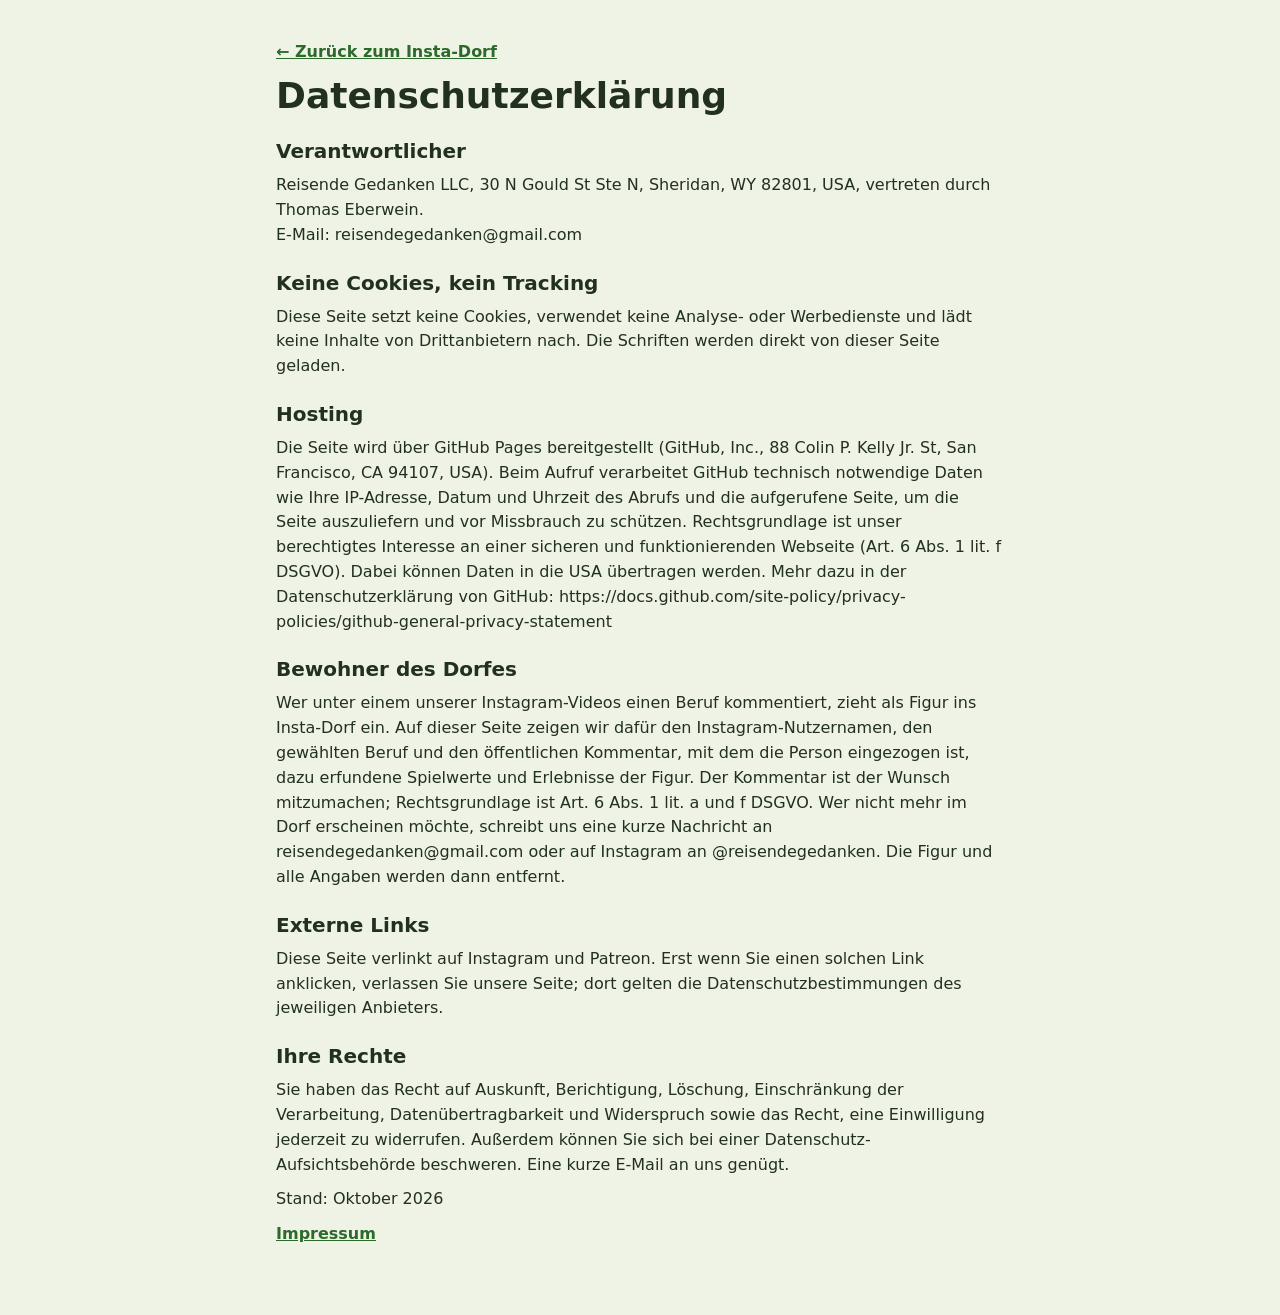
==== datenschutz.html @ ddb34248 "Dorf-Webseite aktualisiert" ====
<!doctype html>
<html lang="de">
<head>
<meta charset="utf-8">
<meta name="viewport" content="width=device-width,initial-scale=1,viewport-fit=cover">
<title>Datenschutz · Insta-Dorf</title>
<meta name="robots" content="noindex">
<link rel="stylesheet" href="schrift/schriften.css">
<link rel="stylesheet" href="style.css">
</head>
<body>
<main class="huelle rechtliches">
  <p><a href="./" class="zurueck">← Zurück zum Insta-Dorf</a></p>
  <h1>Datenschutzerklärung</h1>
  <h2>Verantwortlicher</h2>
  <p>Reisende Gedanken LLC, 30 N Gould St Ste N, Sheridan, WY 82801, USA, vertreten durch Thomas Eberwein.<br>E-Mail: reisendegedanken@gmail.com</p>

  <h2>Keine Cookies, kein Tracking</h2>
  <p>Diese Seite setzt keine Cookies, verwendet keine Analyse- oder Werbedienste und lädt keine Inhalte von Drittanbietern nach. Die Schriften werden direkt von dieser Seite geladen.</p>

  <h2>Hosting</h2>
  <p>Die Seite wird über GitHub Pages bereitgestellt (GitHub, Inc., 88 Colin P. Kelly Jr. St, San Francisco, CA 94107, USA). Beim Aufruf verarbeitet GitHub technisch notwendige Daten wie Ihre IP-Adresse, Datum und Uhrzeit des Abrufs und die aufgerufene Seite,
  um die Seite auszuliefern und vor Missbrauch zu schützen. Rechtsgrundlage ist unser berechtigtes Interesse an einer sicheren und funktionierenden Webseite (Art. 6 Abs. 1 lit. f DSGVO).
  Dabei können Daten in die USA übertragen werden. Mehr dazu in der Datenschutzerklärung von GitHub: https://docs.github.com/site-policy/privacy-policies/github-general-privacy-statement</p>

  <h2>Bewohner des Dorfes</h2>
  <p>Wer unter einem unserer Instagram-Videos einen Beruf kommentiert, zieht als Figur ins Insta-Dorf ein. Auf dieser Seite zeigen wir dafür den Instagram-Nutzernamen, den gewählten Beruf und den öffentlichen Kommentar, mit dem die Person eingezogen ist,
  dazu erfundene Spielwerte und Erlebnisse der Figur. Der Kommentar ist der Wunsch mitzumachen; Rechtsgrundlage ist Art. 6 Abs. 1 lit. a und f DSGVO.
  Wer nicht mehr im Dorf erscheinen möchte, schreibt uns eine kurze Nachricht an reisendegedanken@gmail.com oder auf Instagram an @reisendegedanken. Die Figur und alle Angaben werden dann entfernt.</p>

  <h2>Externe Links</h2>
  <p>Diese Seite verlinkt auf Instagram und Patreon. Erst wenn Sie einen solchen Link anklicken, verlassen Sie unsere Seite; dort gelten die Datenschutzbestimmungen des jeweiligen Anbieters.</p>

  <h2>Ihre Rechte</h2>
  <p>Sie haben das Recht auf Auskunft, Berichtigung, Löschung, Einschränkung der Verarbeitung, Datenübertragbarkeit und Widerspruch sowie das Recht, eine Einwilligung jederzeit zu widerrufen.
  Außerdem können Sie sich bei einer Datenschutz-Aufsichtsbehörde beschweren. Eine kurze E-Mail an uns genügt.</p>
  <p>Stand: Oktober 2026</p>
  <p><a href="impressum.html">Impressum</a></p>
</main>
</body>
</html>
---- schrift/schriften.css ----
/* Fredoka + Nunito (SIL Open Font License), served from this site: no request to Google */
@font-face {
  font-family: 'Fredoka';
  font-style: normal;
  font-weight: 500;
  font-stretch: 100%;
  font-display: swap;
  src: url(schrift/fredoka-500-latin-ext.woff2) format('woff2');
  unicode-range: U+0100-02BA, U+02BD-02C5, U+02C7-02CC, U+02CE-02D7, U+02DD-02FF, U+0304, U+0308, U+0329, U+1D00-1DBF, U+1E00-1E9F, U+1EF2-1EFF, U+2020, U+20A0-20AB, U+20AD-20C4, U+2113, U+2C60-2C7F, U+A720-A7FF;
}
@font-face {
  font-family: 'Fredoka';
  font-style: normal;
  font-weight: 500;
  font-stretch: 100%;
  font-display: swap;
  src: url(schrift/fredoka-500-latin.woff2) format('woff2');
  unicode-range: U+0000-00FF, U+0131, U+0152-0153, U+02BB-02BC, U+02C6, U+02DA, U+02DC, U+0304, U+0308, U+0329, U+2000-206F, U+20AC, U+2122, U+2191, U+2193, U+2212, U+2215, U+FEFF, U+FFFD;
}
@font-face {
  font-family: 'Fredoka';
  font-style: normal;
  font-weight: 600;
  font-stretch: 100%;
  font-display: swap;
  src: url(schrift/fredoka-600-latin-ext.woff2) format('woff2');
  unicode-range: U+0100-02BA, U+02BD-02C5, U+02C7-02CC, U+02CE-02D7, U+02DD-02FF, U+0304, U+0308, U+0329, U+1D00-1DBF, U+1E00-1E9F, U+1EF2-1EFF, U+2020, U+20A0-20AB, U+20AD-20C4, U+2113, U+2C60-2C7F, U+A720-A7FF;
}
@font-face {
  font-family: 'Fredoka';
  font-style: normal;
  font-weight: 600;
  font-stretch: 100%;
  font-display: swap;
  src: url(schrift/fredoka-600-latin.woff2) format('woff2');
  unicode-range: U+0000-00FF, U+0131, U+0152-0153, U+02BB-02BC, U+02C6, U+02DA, U+02DC, U+0304, U+0308, U+0329, U+2000-206F, U+20AC, U+2122, U+2191, U+2193, U+2212, U+2215, U+FEFF, U+FFFD;
}
@font-face {
  font-family: 'Fredoka';
  font-style: normal;
  font-weight: 700;
  font-stretch: 100%;
  font-display: swap;
  src: url(schrift/fredoka-700-latin-ext.woff2) format('woff2');
  unicode-range: U+0100-02BA, U+02BD-02C5, U+02C7-02CC, U+02CE-02D7, U+02DD-02FF, U+0304, U+0308, U+0329, U+1D00-1DBF, U+1E00-1E9F, U+1EF2-1EFF, U+2020, U+20A0-20AB, U+20AD-20C4, U+2113, U+2C60-2C7F, U+A720-A7FF;
}
@font-face {
  font-family: 'Fredoka';
  font-style: normal;
  font-weight: 700;
  font-stretch: 100%;
  font-display: swap;
  src: url(schrift/fredoka-700-latin.woff2) format('woff2');
  unicode-range: U+0000-00FF, U+0131, U+0152-0153, U+02BB-02BC, U+02C6, U+02DA, U+02DC, U+0304, U+0308, U+0329, U+2000-206F, U+20AC, U+2122, U+2191, U+2193, U+2212, U+2215, U+FEFF, U+FFFD;
}
@font-face {
  font-family: 'Nunito';
  font-style: normal;
  font-weight: 400;
  font-display: swap;
  src: url(schrift/nunito-400-latin-ext.woff2) format('woff2');
  unicode-range: U+0100-02BA, U+02BD-02C5, U+02C7-02CC, U+02CE-02D7, U+02DD-02FF, U+0304, U+0308, U+0329, U+1D00-1DBF, U+1E00-1E9F, U+1EF2-1EFF, U+2020, U+20A0-20AB, U+20AD-20C4, U+2113, U+2C60-2C7F, U+A720-A7FF;
}
@font-face {
  font-family: 'Nunito';
  font-style: normal;
  font-weight: 400;
  font-display: swap;
  src: url(schrift/nunito-400-latin.woff2) format('woff2');
  unicode-range: U+0000-00FF, U+0131, U+0152-0153, U+02BB-02BC, U+02C6, U+02DA, U+02DC, U+0304, U+0308, U+0329, U+2000-206F, U+20AC, U+2122, U+2191, U+2193, U+2212, U+2215, U+FEFF, U+FFFD;
}
@font-face {
  font-family: 'Nunito';
  font-style: normal;
  font-weight: 600;
  font-display: swap;
  src: url(schrift/nunito-600-latin-ext.woff2) format('woff2');
  unicode-range: U+0100-02BA, U+02BD-02C5, U+02C7-02CC, U+02CE-02D7, U+02DD-02FF, U+0304, U+0308, U+0329, U+1D00-1DBF, U+1E00-1E9F, U+1EF2-1EFF, U+2020, U+20A0-20AB, U+20AD-20C4, U+2113, U+2C60-2C7F, U+A720-A7FF;
}
@font-face {
  font-family: 'Nunito';
  font-style: normal;
  font-weight: 600;
  font-display: swap;
  src: url(schrift/nunito-600-latin.woff2) format('woff2');
  unicode-range: U+0000-00FF, U+0131, U+0152-0153, U+02BB-02BC, U+02C6, U+02DA, U+02DC, U+0304, U+0308, U+0329, U+2000-206F, U+20AC, U+2122, U+2191, U+2193, U+2212, U+2215, U+FEFF, U+FFFD;
}
@font-face {
  font-family: 'Nunito';
  font-style: normal;
  font-weight: 700;
  font-display: swap;
  src: url(schrift/nunito-700-latin-ext.woff2) format('woff2');
  unicode-range: U+0100-02BA, U+02BD-02C5, U+02C7-02CC, U+02CE-02D7, U+02DD-02FF, U+0304, U+0308, U+0329, U+1D00-1DBF, U+1E00-1E9F, U+1EF2-1EFF, U+2020, U+20A0-20AB, U+20AD-20C4, U+2113, U+2C60-2C7F, U+A720-A7FF;
}
@font-face {
  font-family: 'Nunito';
  font-style: normal;
  font-weight: 700;
  font-display: swap;
  src: url(schrift/nunito-700-latin.woff2) format('woff2');
  unicode-range: U+0000-00FF, U+0131, U+0152-0153, U+02BB-02BC, U+02C6, U+02DA, U+02DC, U+0304, U+0308, U+0329, U+2000-206F, U+20AC, U+2122, U+2191, U+2193, U+2212, U+2215, U+FEFF, U+FFFD;
}
---- style.css ----
/* Layout: one column like a village notice board; the story first, then the list of names; a profile slides in over it.
   Colours from the game: meadow green, roof red, the gold of new villagers. */
:root {
  --bg: #eef3e6;
  --flaeche: #ffffff;
  --flaeche-2: #e2ead6;
  --text: #22301f;
  --leise: #5b6b55;
  --gruen: #3f8a3a;
  --gruen-tief: #2c6a2a;
  --gold: #e3a614;
  --gold-text: #8a5d00;
  --rot: #c8452f;
  --violett: #9b4fd6;
  --linie: #cfdac3;
  --schatten: 0 10px 30px rgba(34, 48, 31, .14);
  --display: "Fredoka", "Nunito", system-ui, sans-serif;
  --body: "Nunito", system-ui, -apple-system, "Segoe UI", sans-serif;
}
@media (prefers-color-scheme: dark) {
  :root:not([data-theme="light"]) {
    --bg: #141b14; --flaeche: #1d261c; --flaeche-2: #253024; --text: #e6eedf; --leise: #a3b29b;
    --gruen: #6cc163; --gruen-tief: #8fd987; --gold: #f2c04a; --gold-text: #f2c04a; --rot: #ef7a62; --linie: #33412f;
    --schatten: 0 10px 30px rgba(0, 0, 0, .45); color-scheme: dark;
  }
}
:root[data-theme="dark"] {
  --bg: #141b14; --flaeche: #1d261c; --flaeche-2: #253024; --text: #e6eedf; --leise: #a3b29b;
  --gruen: #6cc163; --gruen-tief: #8fd987; --gold: #f2c04a; --gold-text: #f2c04a; --rot: #ef7a62; --linie: #33412f;
  --schatten: 0 10px 30px rgba(0, 0, 0, .45); color-scheme: dark;
}
* { box-sizing: border-box; }
[hidden] { display: none !important; }
body { background: var(--bg); color: var(--text); font-family: var(--body); font-size: 16px; line-height: 1.55; }
.huelle { max-width: 860px; margin: 0 auto; padding-left: max(16px, env(safe-area-inset-left, 0px)); padding-right: max(16px, env(safe-area-inset-right, 0px)); }
.sr { position: absolute; width: 1px; height: 1px; overflow: hidden; clip: rect(0 0 0 0); }
h1, h2, h3 { font-family: var(--display); text-wrap: balance; margin: 0; line-height: 1.15; }

.kopf { position: relative; color: #fff; background: #2c4a26; overflow: hidden; }
.kopf-bild { position: absolute; inset: 0; background-image: url(daten/kopf.webp); background-size: cover; background-position: center 40%; }
.kopf-bild::after { content: ""; position: absolute; inset: 0; background: linear-gradient(180deg, rgba(14, 26, 12, .15) 0%, rgba(14, 26, 12, .35) 45%, rgba(14, 26, 12, .82) 100%); }
.kopf-innen { position: relative; padding-block: clamp(120px, 22vw, 220px) 30px; display: grid; gap: 10px; text-shadow: 0 2px 12px rgba(0, 0, 0, .45); }
.kicker { margin: 0; font-family: var(--display); font-weight: 600; letter-spacing: .08em; text-transform: uppercase; font-size: 13px; opacity: .85; }
.kopf h1 { font-size: clamp(48px, 11vw, 92px); font-weight: 700; letter-spacing: -.01em; line-height: .95; }
.unter { margin: 0; max-width: 60ch; opacity: .92; }
.zahlen { display: flex; flex-wrap: wrap; gap: 10px 28px; margin: 12px 0 0; }
.zahlen div { display: grid; }
.zahlen dt { font-size: 12px; letter-spacing: .06em; text-transform: uppercase; opacity: .8; }
.zahlen dd { margin: 0; font-family: var(--display); font-weight: 700; font-size: 30px; font-variant-numeric: tabular-nums; }

main { display: grid; gap: 28px; padding-block: 24px; }
.panel { display: grid; gap: 18px; }
.reiter-leiste { position: sticky; top: env(safe-area-inset-top, 0px); z-index: 6; background: var(--bg); border-bottom: 2px solid var(--linie); }
body::before { content: ""; position: fixed; inset: 0 0 auto; height: env(safe-area-inset-top, 0px); z-index: 10; background: var(--bg); }
.reiter { display: flex; gap: 4px; overflow-x: auto; }
.reiter-knopf { font: inherit; font-family: var(--display); font-weight: 600; font-size: 18px; color: var(--leise); background: none; border: 0; padding: 14px 14px 12px; border-bottom: 4px solid transparent; margin-bottom: -2px; cursor: pointer; white-space: nowrap; }
.reiter-knopf[aria-selected="true"] { color: var(--text); border-bottom-color: var(--gruen); }
.reiter-knopf:focus-visible { outline: 3px solid var(--gold); outline-offset: -3px; }
.tage { display: flex; flex-wrap: wrap; gap: 8px; }
.tag-knopf { font: inherit; font-family: var(--display); font-weight: 600; font-size: 16px; padding: 8px 16px; border-radius: 999px; border: 2px solid var(--linie); background: var(--flaeche); color: var(--text); cursor: pointer; }
.tag-knopf[aria-pressed="true"] { background: var(--gruen); border-color: var(--gruen); color: #fff; }
.tag-knopf:focus-visible, .knopf:focus-visible { outline: 3px solid var(--gold); outline-offset: 2px; }
.geschichte { background: var(--flaeche); border-radius: 20px; padding: 24px clamp(18px, 4vw, 34px); box-shadow: var(--schatten); display: grid; gap: 12px; }
.etikett { margin: 0; color: var(--gold-text); font-family: var(--display); font-weight: 600; letter-spacing: .06em; text-transform: uppercase; font-size: 13px; }
.geschichte h2 { font-size: clamp(24px, 4.6vw, 34px); }
.g-text { display: grid; gap: 14px; max-width: 66ch; }
.g-text p { margin: 0; }
.knopf { justify-self: start; font: inherit; font-weight: 700; font-size: 16px; padding: 12px 20px; border-radius: 14px; border: 0; background: var(--gruen); color: #fff; cursor: pointer; }
.knopf:hover { background: var(--gruen-tief); }
.komplett { display: grid; gap: 18px; }
.name-link { color: var(--gruen-tief); font-weight: 700; text-decoration: none; border-bottom: 2px solid color-mix(in srgb, var(--gruen) 35%, transparent); cursor: pointer; background: none; border-top: 0; border-left: 0; border-right: 0; padding: 0; font: inherit; }
.name-link:hover, .name-link:focus-visible { border-bottom-color: var(--gruen); outline: none; }

.lager-reicht { background: var(--flaeche); border-radius: 18px; padding: 18px 22px; display: grid; gap: 4px; }
.lager-reicht strong { font-family: var(--display); font-size: 22px; }
.lager-gruppe { display: grid; gap: 10px; }
.lager-gruppe h2 { font-size: 22px; }
.waren { list-style: none; margin: 0; padding: 0; display: grid; grid-template-columns: repeat(auto-fill, minmax(min(100%, 150px), 1fr)); gap: 8px; }
.ware { background: var(--flaeche); border-radius: 14px; padding: 12px 14px; display: grid; gap: 6px; }
.ware .wn { font-weight: 700; }
.ware .wm { font-family: var(--display); font-weight: 700; font-size: 26px; font-variant-numeric: tabular-nums; line-height: 1; }
.ware .balken { height: 6px; }
.hinweis-klein { color: var(--leise); font-size: 14px; margin: 0; }

.suchleiste { position: sticky; top: calc(env(safe-area-inset-top, 0px) + 54px); z-index: 5; background: var(--bg); padding-block: 10px; display: grid; gap: 10px; }
#suche { width: 100%; font: inherit; font-size: 17px; padding: 14px 16px; border-radius: 14px; border: 2px solid var(--linie); background: var(--flaeche); color: var(--text); }
#suche:focus { outline: none; border-color: var(--gruen); }
.filter { display: flex; flex-wrap: wrap; gap: 8px; }
.chip { font: inherit; font-weight: 700; font-size: 14px; padding: 6px 14px; border-radius: 999px; border: 2px solid var(--linie); background: var(--flaeche); color: var(--text); cursor: pointer; }
.chip.aktiv { background: var(--gruen); border-color: var(--gruen); color: #fff; }
.chip:focus-visible { outline: 3px solid var(--gold); outline-offset: 2px; }
.treffer { margin: 4px 0 10px; color: var(--leise); font-size: 14px; }
.liste { list-style: none; margin: 0; padding: 0; display: grid; grid-template-columns: repeat(auto-fill, minmax(min(100%, 240px), 1fr)); gap: 8px; }
.eintrag { width: 100%; text-align: left; font: inherit; color: var(--text); background: var(--flaeche); border: 2px solid transparent; border-radius: 14px; padding: 8px 12px 8px 8px; cursor: pointer; display: grid; grid-template-columns: 48px 1fr; align-items: center; gap: 2px 12px; min-width: 0; }
.eintrag .txt { display: grid; min-width: 0; }
.avatar { width: 48px; height: 48px; border-radius: 50%; background: var(--flaeche-2); overflow: hidden; display: block; position: relative; }
.avatar { background-repeat: no-repeat; }
.eintrag.sup .avatar { box-shadow: 0 0 0 3px var(--gold); }
.eintrag.sup3 .avatar { box-shadow: 0 0 0 3px var(--violett); }
.marke.sup { background: var(--gold); color: #3a2a00; }
.marke.sup3 { background: var(--violett); color: #fff; }
.p-bild { width: 160px; height: 160px; border-radius: 24px; background-color: var(--flaeche-2); background-repeat: no-repeat; margin-bottom: 14px; }
.p-bild.sup { box-shadow: 0 0 0 4px var(--gold); }
.p-bild.sup3 { box-shadow: 0 0 0 4px var(--violett); }
.sup-zeile { display: inline-flex; gap: 6px; align-items: center; font-weight: 700; color: var(--gold-text); }
.eintrag:hover, .eintrag:focus-visible { border-color: var(--gruen); outline: none; }
.eintrag .n { font-weight: 700; overflow-wrap: anywhere; }
.eintrag .b { color: var(--leise); font-size: 14px; }
.eintrag.neu .n { color: var(--gold-text); }
.eintrag.warte { background: var(--flaeche-2); }
.marke { display: inline-block; font-size: 11px; font-weight: 700; letter-spacing: .04em; text-transform: uppercase; padding: 1px 7px; border-radius: 999px; margin-left: 6px; vertical-align: 2px; }
.marke.neu { background: var(--gold); color: #3a2a00; }
.marke.warte { background: var(--linie); color: var(--text); }
.marke.tot { background: var(--rot); color: #fff; }
.krone { color: var(--gold); margin-right: 4px; }
.mehr { margin-top: 12px; }

.profil-hintergrund { position: fixed; inset: 0; background: rgba(10, 16, 10, .45); z-index: 20; }
.profil { position: fixed; z-index: 21; top: 0; right: 0; bottom: 0; width: min(520px, 100%); background: var(--bg); box-shadow: var(--schatten); overflow-y: auto;
  padding: calc(20px + env(safe-area-inset-top, 0px)) max(20px, env(safe-area-inset-right, 0px)) calc(28px + env(safe-area-inset-bottom, 0px)) 20px; }
@media (prefers-reduced-motion: no-preference) { .profil:not([hidden]) { animation: rein .22s ease-out; } @keyframes rein { from { transform: translateX(30px); opacity: .4; } } }
.zu { position: sticky; top: 0; float: right; width: 40px; height: 40px; border-radius: 50%; border: 0; background: var(--flaeche); color: var(--text); font-size: 26px; line-height: 1; cursor: pointer; box-shadow: var(--schatten); }
.zu:focus-visible { outline: 3px solid var(--gold); }
.p-kopf { display: grid; gap: 4px; padding-right: 48px; }
.p-kopf h2 { font-size: 30px; overflow-wrap: anywhere; }
.p-kopf .beruf { font-family: var(--display); font-weight: 600; font-size: 19px; color: var(--gruen-tief); }
.p-kopf .ort { color: var(--leise); font-size: 14px; }
.zitat { margin: 16px 0 0; padding: 12px 16px; background: var(--flaeche); border-radius: 14px; font-style: italic; color: var(--leise); overflow-wrap: anywhere; }
.zitat::before { content: "Dein Kommentar: "; font-style: normal; font-weight: 700; color: var(--text); }
.block { margin-top: 22px; display: grid; gap: 10px; }
.block h3 { font-size: 18px; }
.laune { font-weight: 700; }
.werte { display: grid; gap: 8px; }
.wert { display: grid; grid-template-columns: 96px 1fr 40px; align-items: center; gap: 10px; font-size: 14px; }
.balken { height: 10px; border-radius: 99px; background: var(--flaeche-2); overflow: hidden; }
.balken i { display: block; height: 100%; border-radius: 99px; background: var(--gruen); }
.balken i.mittel { background: var(--gold); }
.balken i.niedrig { background: var(--rot); }
.wert .zahl { text-align: right; font-variant-numeric: tabular-nums; color: var(--leise); }
.freunde { display: flex; flex-wrap: wrap; gap: 8px; }
.freund { font: inherit; font-size: 14px; padding: 6px 12px; border-radius: 999px; border: 2px solid var(--linie); background: var(--flaeche); color: var(--text); cursor: pointer; }
.freund small { color: var(--leise); margin-left: 4px; }
.freund:hover, .freund:focus-visible { border-color: var(--gruen); outline: none; }
.zeitleiste { list-style: none; margin: 0; padding: 0; display: grid; gap: 0; }
.zeitleiste li { display: grid; grid-template-columns: 54px 1fr; gap: 12px; padding: 9px 0; border-bottom: 1px dashed var(--linie); }
.zeitleiste li:last-child { border-bottom: 0; }
.zeitleiste time { font-family: var(--display); font-weight: 600; color: var(--leise); font-variant-numeric: tabular-nums; }
.zeitleiste .gefahr time { color: var(--rot); }
.zeitleiste .neu time, .zeitleiste .freund-z time { color: var(--gold-text); }
.zeitleiste p { margin: 0; min-width: 0; overflow-wrap: anywhere; }
.hinweis { color: var(--leise); }
.fuss { padding-block: 10px 40px; color: var(--leise); font-size: 14px; }
#lager-inhalt { display: grid; gap: 24px; }

.bild { margin: 4px 0; display: grid; gap: 6px; }
.bild img { width: 100%; height: auto; aspect-ratio: 4 / 3; object-fit: cover; border-radius: 14px; background: var(--flaeche-2); }
.bild figcaption { color: var(--leise); font-size: 14px; }
.dorf-intro { margin: 0; color: var(--leise); }
.gebaeude { display: grid; grid-template-columns: repeat(auto-fill, minmax(min(100%, 340px), 1fr)); gap: 16px; }
.haus { background: var(--flaeche); border-radius: 18px; overflow: hidden; display: grid; grid-template-rows: auto 1fr; box-shadow: var(--schatten); }
.haus img { width: 100%; height: auto; aspect-ratio: 16 / 10; object-fit: cover; display: block; background: var(--flaeche-2); }
.haus .htxt { padding: 14px 18px 18px; display: grid; gap: 6px; align-content: start; }
.haus h3 { font-size: 20px; display: flex; flex-wrap: wrap; gap: 8px; align-items: center; }
.haus p { margin: 0; }
.haus .seit { color: var(--leise); font-size: 13px; }
.patreon-knopf { justify-self: start; display: inline-flex; align-items: center; gap: 8px; margin-top: 6px; padding: 10px 18px; border-radius: 999px; background: var(--gold); color: #3a2a00; font-weight: 700; text-decoration: none; text-shadow: none; box-shadow: 0 4px 14px rgba(0, 0, 0, .25); }
.patreon-knopf::before { content: "♛"; }
.patreon-knopf:hover, .patreon-knopf:focus-visible { background: #f4c542; outline: none; }
.fuss a { color: var(--gruen-tief); font-weight: 700; }
.rechtliches { padding-block: 32px 60px; display: grid; gap: 10px; max-width: 760px; }
.rechtliches h1 { font-size: 36px; }
.rechtliches h2 { font-size: 20px; margin-top: 14px; }
.rechtliches p { margin: 0; overflow-wrap: anywhere; }
.rechtliches a, .fuss-links a { color: var(--gruen-tief); font-weight: 700; }
.fuss-links { display: flex; gap: 18px; flex-wrap: wrap; }
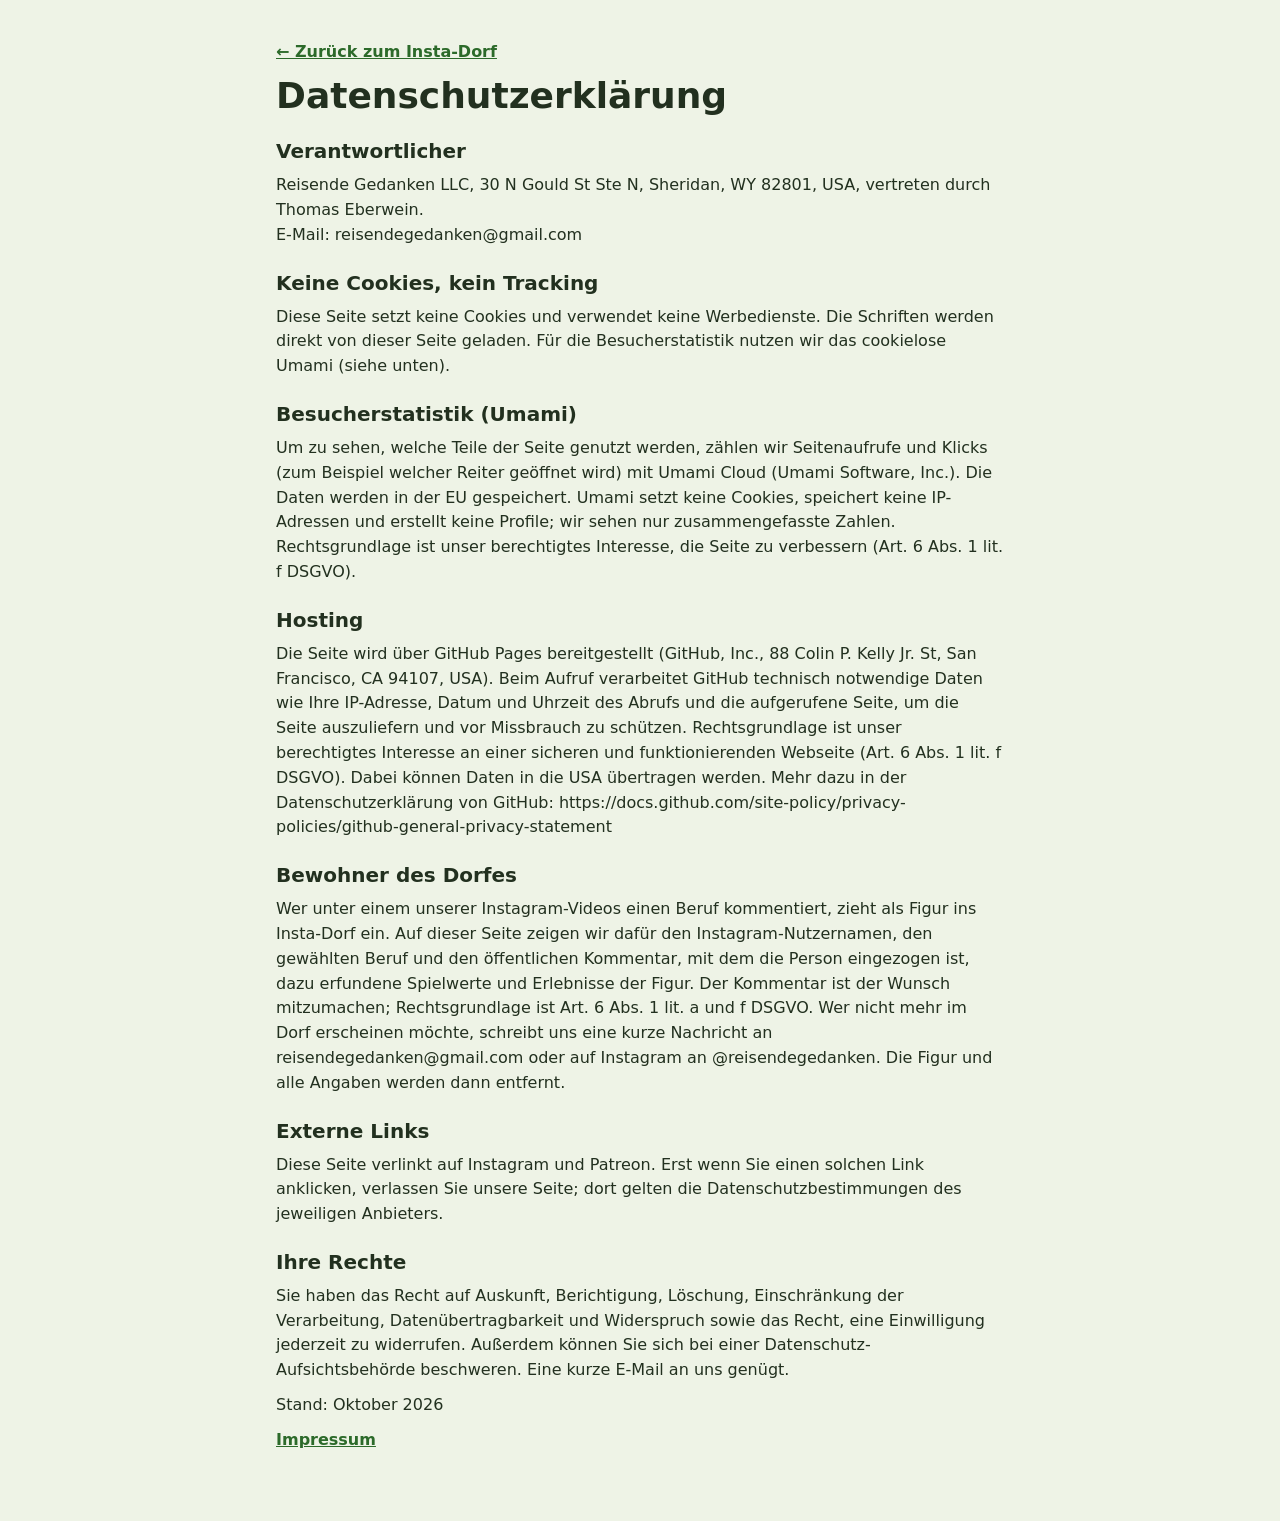
==== commit 355cb4ea: "Dorf-Webseite aktualisiert" ====
--- a/datenschutz.html
+++ b/datenschutz.html
@@ -16,7 +16,11 @@
   <p>Reisende Gedanken LLC, 30 N Gould St Ste N, Sheridan, WY 82801, USA, vertreten durch Thomas Eberwein.<br>E-Mail: reisendegedanken@gmail.com</p>
 
   <h2>Keine Cookies, kein Tracking</h2>
-  <p>Diese Seite setzt keine Cookies, verwendet keine Analyse- oder Werbedienste und lädt keine Inhalte von Drittanbietern nach. Die Schriften werden direkt von dieser Seite geladen.</p>
+  <p>Diese Seite setzt keine Cookies und verwendet keine Werbedienste. Die Schriften werden direkt von dieser Seite geladen. Für die Besucherstatistik nutzen wir das cookielose Umami (siehe unten).</p>
+
+  <h2>Besucherstatistik (Umami)</h2>
+  <p>Um zu sehen, welche Teile der Seite genutzt werden, zählen wir Seitenaufrufe und Klicks (zum Beispiel welcher Reiter geöffnet wird) mit Umami Cloud (Umami Software, Inc.). Die Daten werden in der EU gespeichert.
+  Umami setzt keine Cookies, speichert keine IP-Adressen und erstellt keine Profile; wir sehen nur zusammengefasste Zahlen. Rechtsgrundlage ist unser berechtigtes Interesse, die Seite zu verbessern (Art. 6 Abs. 1 lit. f DSGVO).</p>
 
   <h2>Hosting</h2>
   <p>Die Seite wird über GitHub Pages bereitgestellt (GitHub, Inc., 88 Colin P. Kelly Jr. St, San Francisco, CA 94107, USA). Beim Aufruf verarbeitet GitHub technisch notwendige Daten wie Ihre IP-Adresse, Datum und Uhrzeit des Abrufs und die aufgerufene Seite,
--- a/style.css
+++ b/style.css
@@ -173,3 +173,10 @@
 .rechtliches p { margin: 0; overflow-wrap: anywhere; }
 .rechtliches a, .fuss-links a { color: var(--gruen-tief); font-weight: 700; }
 .fuss-links { display: flex; gap: 18px; flex-wrap: wrap; }
+.ware { grid-template-columns: 56px 1fr; grid-template-areas: "i n" "i m" "b b"; align-items: center; column-gap: 12px; }
+.ware .wi { grid-area: i; width: 56px; height: 56px; object-fit: contain; }
+.ware .wn { grid-area: n; }
+.ware .wm { grid-area: m; }
+.ware .balken { grid-area: b; }
+.wi-leer { display: grid; place-items: center; border-radius: 50%; background: var(--flaeche-2); font-family: var(--display); font-weight: 700; font-size: 24px; color: var(--leise); }
+.wi-klein { width: 22px; height: 22px; vertical-align: -5px; margin-right: 4px; object-fit: contain; }
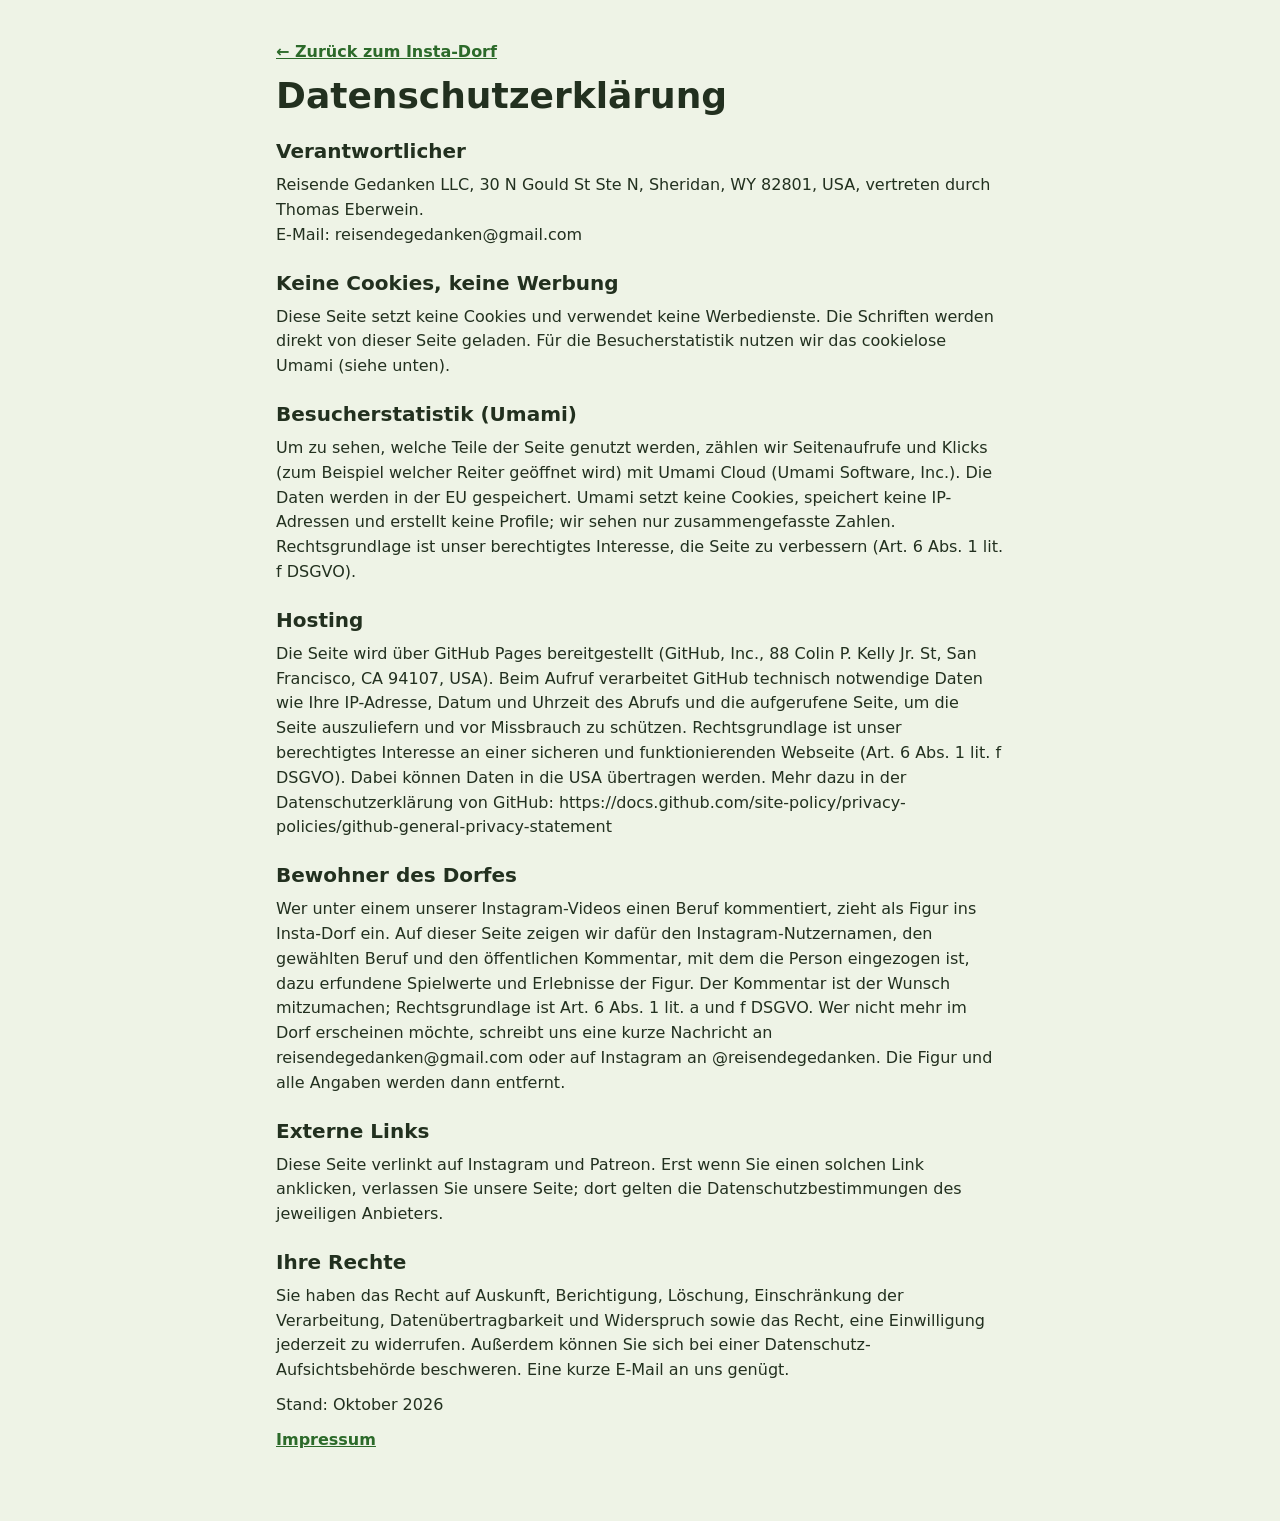
==== commit f59eef58: "Dorf-Webseite aktualisiert" ====
--- a/datenschutz.html
+++ b/datenschutz.html
@@ -15,7 +15,7 @@
   <h2>Verantwortlicher</h2>
   <p>Reisende Gedanken LLC, 30 N Gould St Ste N, Sheridan, WY 82801, USA, vertreten durch Thomas Eberwein.<br>E-Mail: reisendegedanken@gmail.com</p>
 
-  <h2>Keine Cookies, kein Tracking</h2>
+  <h2>Keine Cookies, keine Werbung</h2>
   <p>Diese Seite setzt keine Cookies und verwendet keine Werbedienste. Die Schriften werden direkt von dieser Seite geladen. Für die Besucherstatistik nutzen wir das cookielose Umami (siehe unten).</p>
 
   <h2>Besucherstatistik (Umami)</h2>
--- a/style.css
+++ b/style.css
@@ -180,3 +180,18 @@
 .ware .balken { grid-area: b; }
 .wi-leer { display: grid; place-items: center; border-radius: 50%; background: var(--flaeche-2); font-family: var(--display); font-weight: 700; font-size: 24px; color: var(--leise); }
 .wi-klein { width: 22px; height: 22px; vertical-align: -5px; margin-right: 4px; object-fit: contain; }
+
+.karte { position: relative; height: min(72vh, 680px); border-radius: 18px; overflow: hidden; background: #1b2a3a; touch-action: none; cursor: grab; user-select: none; -webkit-user-select: none; }
+.karte.zieht { cursor: grabbing; }
+.karte-innen { position: absolute; left: 0; top: 0; transform-origin: 0 0; }
+.karte-innen img { display: block; width: 100%; height: 100%; max-width: none; pointer-events: none; }
+.karte-punkt { position: absolute; transform: translate(-50%, -50%); border: 0; padding: 0; background: transparent; border-radius: 30%; cursor: pointer; }
+.karte-punkt:hover, .karte-punkt:focus-visible, .karte-punkt.aktiv { outline: 3px solid var(--gold); outline-offset: 1px; background: rgba(255, 210, 80, .18); }
+.karte-punkt.ort { border-radius: 50%; }
+.karte-knoepfe { position: absolute; right: 12px; top: 12px; display: grid; gap: 6px; }
+.karte-knoepfe button { width: 40px; height: 40px; border-radius: 12px; border: 0; background: var(--flaeche); color: var(--text); font-size: 22px; font-weight: 700; cursor: pointer; box-shadow: var(--schatten); }
+.karte-info { background: var(--flaeche); border-radius: 18px; padding: 16px 18px; display: grid; gap: 10px; box-shadow: var(--schatten); }
+.karte-info h3 { font-size: 20px; }
+.karte-info p { margin: 0; }
+.karte-leute { display: flex; flex-wrap: wrap; gap: 8px; }
+.karte-leute .eintrag { width: auto; }
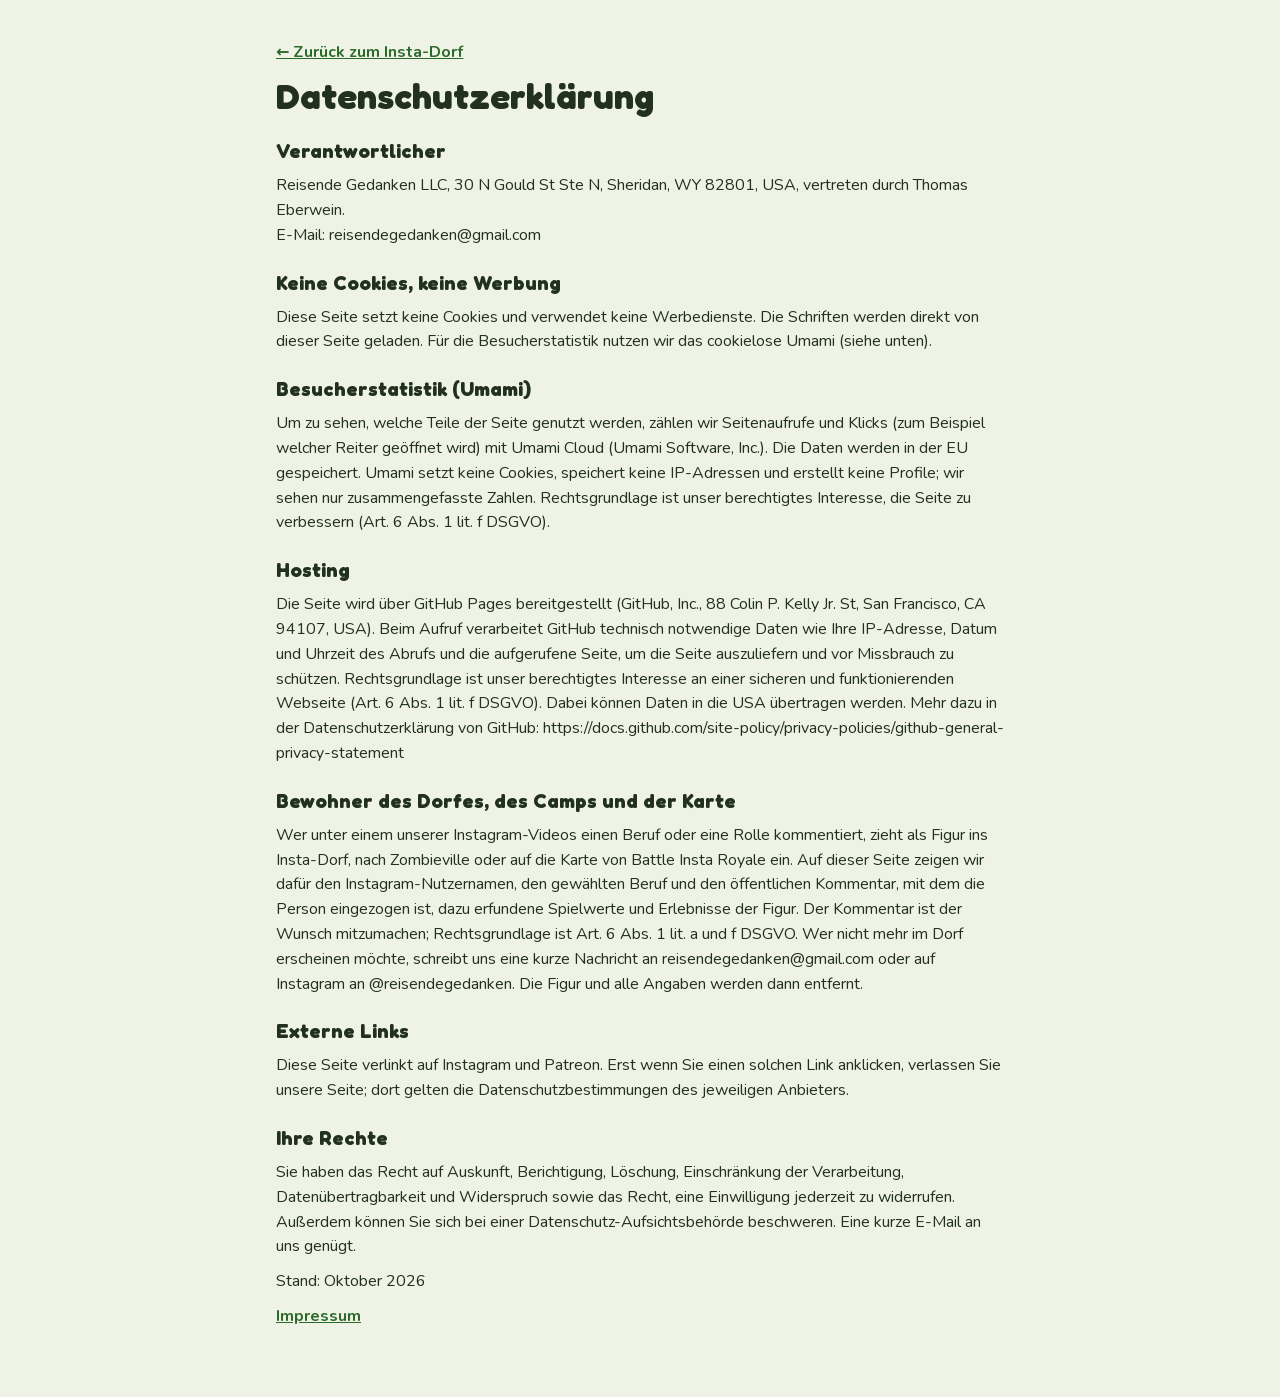
==== commit 29a6867c: "Dorf-Webseite aktualisiert" ====
--- a/datenschutz.html
+++ b/datenschutz.html
@@ -27,8 +27,8 @@
   um die Seite auszuliefern und vor Missbrauch zu schützen. Rechtsgrundlage ist unser berechtigtes Interesse an einer sicheren und funktionierenden Webseite (Art. 6 Abs. 1 lit. f DSGVO).
   Dabei können Daten in die USA übertragen werden. Mehr dazu in der Datenschutzerklärung von GitHub: https://docs.github.com/site-policy/privacy-policies/github-general-privacy-statement</p>
 
-  <h2>Bewohner des Dorfes</h2>
-  <p>Wer unter einem unserer Instagram-Videos einen Beruf kommentiert, zieht als Figur ins Insta-Dorf ein. Auf dieser Seite zeigen wir dafür den Instagram-Nutzernamen, den gewählten Beruf und den öffentlichen Kommentar, mit dem die Person eingezogen ist,
+  <h2>Bewohner des Dorfes, des Camps und der Karte</h2>
+  <p>Wer unter einem unserer Instagram-Videos einen Beruf oder eine Rolle kommentiert, zieht als Figur ins Insta-Dorf, nach Zombieville oder auf die Karte von Battle Insta Royale ein. Auf dieser Seite zeigen wir dafür den Instagram-Nutzernamen, den gewählten Beruf und den öffentlichen Kommentar, mit dem die Person eingezogen ist,
   dazu erfundene Spielwerte und Erlebnisse der Figur. Der Kommentar ist der Wunsch mitzumachen; Rechtsgrundlage ist Art. 6 Abs. 1 lit. a und f DSGVO.
   Wer nicht mehr im Dorf erscheinen möchte, schreibt uns eine kurze Nachricht an reisendegedanken@gmail.com oder auf Instagram an @reisendegedanken. Die Figur und alle Angaben werden dann entfernt.</p>
 
--- a/schrift/schriften.css
+++ b/schrift/schriften.css
@@ -5,7 +5,7 @@
   font-weight: 500;
   font-stretch: 100%;
   font-display: swap;
-  src: url(schrift/fredoka-500-latin-ext.woff2) format('woff2');
+  src: url(fredoka-500-latin-ext.woff2) format('woff2');
   unicode-range: U+0100-02BA, U+02BD-02C5, U+02C7-02CC, U+02CE-02D7, U+02DD-02FF, U+0304, U+0308, U+0329, U+1D00-1DBF, U+1E00-1E9F, U+1EF2-1EFF, U+2020, U+20A0-20AB, U+20AD-20C4, U+2113, U+2C60-2C7F, U+A720-A7FF;
 }
 @font-face {
@@ -14,7 +14,7 @@
   font-weight: 500;
   font-stretch: 100%;
   font-display: swap;
-  src: url(schrift/fredoka-500-latin.woff2) format('woff2');
+  src: url(fredoka-500-latin.woff2) format('woff2');
   unicode-range: U+0000-00FF, U+0131, U+0152-0153, U+02BB-02BC, U+02C6, U+02DA, U+02DC, U+0304, U+0308, U+0329, U+2000-206F, U+20AC, U+2122, U+2191, U+2193, U+2212, U+2215, U+FEFF, U+FFFD;
 }
 @font-face {
@@ -23,7 +23,7 @@
   font-weight: 600;
   font-stretch: 100%;
   font-display: swap;
-  src: url(schrift/fredoka-600-latin-ext.woff2) format('woff2');
+  src: url(fredoka-600-latin-ext.woff2) format('woff2');
   unicode-range: U+0100-02BA, U+02BD-02C5, U+02C7-02CC, U+02CE-02D7, U+02DD-02FF, U+0304, U+0308, U+0329, U+1D00-1DBF, U+1E00-1E9F, U+1EF2-1EFF, U+2020, U+20A0-20AB, U+20AD-20C4, U+2113, U+2C60-2C7F, U+A720-A7FF;
 }
 @font-face {
@@ -32,7 +32,7 @@
   font-weight: 600;
   font-stretch: 100%;
   font-display: swap;
-  src: url(schrift/fredoka-600-latin.woff2) format('woff2');
+  src: url(fredoka-600-latin.woff2) format('woff2');
   unicode-range: U+0000-00FF, U+0131, U+0152-0153, U+02BB-02BC, U+02C6, U+02DA, U+02DC, U+0304, U+0308, U+0329, U+2000-206F, U+20AC, U+2122, U+2191, U+2193, U+2212, U+2215, U+FEFF, U+FFFD;
 }
 @font-face {
@@ -41,7 +41,7 @@
   font-weight: 700;
   font-stretch: 100%;
   font-display: swap;
-  src: url(schrift/fredoka-700-latin-ext.woff2) format('woff2');
+  src: url(fredoka-700-latin-ext.woff2) format('woff2');
   unicode-range: U+0100-02BA, U+02BD-02C5, U+02C7-02CC, U+02CE-02D7, U+02DD-02FF, U+0304, U+0308, U+0329, U+1D00-1DBF, U+1E00-1E9F, U+1EF2-1EFF, U+2020, U+20A0-20AB, U+20AD-20C4, U+2113, U+2C60-2C7F, U+A720-A7FF;
 }
 @font-face {
@@ -50,7 +50,7 @@
   font-weight: 700;
   font-stretch: 100%;
   font-display: swap;
-  src: url(schrift/fredoka-700-latin.woff2) format('woff2');
+  src: url(fredoka-700-latin.woff2) format('woff2');
   unicode-range: U+0000-00FF, U+0131, U+0152-0153, U+02BB-02BC, U+02C6, U+02DA, U+02DC, U+0304, U+0308, U+0329, U+2000-206F, U+20AC, U+2122, U+2191, U+2193, U+2212, U+2215, U+FEFF, U+FFFD;
 }
 @font-face {
@@ -58,7 +58,7 @@
   font-style: normal;
   font-weight: 400;
   font-display: swap;
-  src: url(schrift/nunito-400-latin-ext.woff2) format('woff2');
+  src: url(nunito-400-latin-ext.woff2) format('woff2');
   unicode-range: U+0100-02BA, U+02BD-02C5, U+02C7-02CC, U+02CE-02D7, U+02DD-02FF, U+0304, U+0308, U+0329, U+1D00-1DBF, U+1E00-1E9F, U+1EF2-1EFF, U+2020, U+20A0-20AB, U+20AD-20C4, U+2113, U+2C60-2C7F, U+A720-A7FF;
 }
 @font-face {
@@ -66,7 +66,7 @@
   font-style: normal;
   font-weight: 400;
   font-display: swap;
-  src: url(schrift/nunito-400-latin.woff2) format('woff2');
+  src: url(nunito-400-latin.woff2) format('woff2');
   unicode-range: U+0000-00FF, U+0131, U+0152-0153, U+02BB-02BC, U+02C6, U+02DA, U+02DC, U+0304, U+0308, U+0329, U+2000-206F, U+20AC, U+2122, U+2191, U+2193, U+2212, U+2215, U+FEFF, U+FFFD;
 }
 @font-face {
@@ -74,7 +74,7 @@
   font-style: normal;
   font-weight: 600;
   font-display: swap;
-  src: url(schrift/nunito-600-latin-ext.woff2) format('woff2');
+  src: url(nunito-600-latin-ext.woff2) format('woff2');
   unicode-range: U+0100-02BA, U+02BD-02C5, U+02C7-02CC, U+02CE-02D7, U+02DD-02FF, U+0304, U+0308, U+0329, U+1D00-1DBF, U+1E00-1E9F, U+1EF2-1EFF, U+2020, U+20A0-20AB, U+20AD-20C4, U+2113, U+2C60-2C7F, U+A720-A7FF;
 }
 @font-face {
@@ -82,7 +82,7 @@
   font-style: normal;
   font-weight: 600;
   font-display: swap;
-  src: url(schrift/nunito-600-latin.woff2) format('woff2');
+  src: url(nunito-600-latin.woff2) format('woff2');
   unicode-range: U+0000-00FF, U+0131, U+0152-0153, U+02BB-02BC, U+02C6, U+02DA, U+02DC, U+0304, U+0308, U+0329, U+2000-206F, U+20AC, U+2122, U+2191, U+2193, U+2212, U+2215, U+FEFF, U+FFFD;
 }
 @font-face {
@@ -90,7 +90,7 @@
   font-style: normal;
   font-weight: 700;
   font-display: swap;
-  src: url(schrift/nunito-700-latin-ext.woff2) format('woff2');
+  src: url(nunito-700-latin-ext.woff2) format('woff2');
   unicode-range: U+0100-02BA, U+02BD-02C5, U+02C7-02CC, U+02CE-02D7, U+02DD-02FF, U+0304, U+0308, U+0329, U+1D00-1DBF, U+1E00-1E9F, U+1EF2-1EFF, U+2020, U+20A0-20AB, U+20AD-20C4, U+2113, U+2C60-2C7F, U+A720-A7FF;
 }
 @font-face {
@@ -98,6 +98,6 @@
   font-style: normal;
   font-weight: 700;
   font-display: swap;
-  src: url(schrift/nunito-700-latin.woff2) format('woff2');
+  src: url(nunito-700-latin.woff2) format('woff2');
   unicode-range: U+0000-00FF, U+0131, U+0152-0153, U+02BB-02BC, U+02C6, U+02DA, U+02DC, U+0304, U+0308, U+0329, U+2000-206F, U+20AC, U+2122, U+2191, U+2193, U+2212, U+2215, U+FEFF, U+FFFD;
 }
--- a/style.css
+++ b/style.css
@@ -39,7 +39,7 @@
 .kopf { position: relative; color: #fff; background: #2c4a26; overflow: hidden; }
 .kopf-bild { position: absolute; inset: 0; background-image: url(daten/kopf.webp); background-size: cover; background-position: center 40%; }
 .kopf-bild::after { content: ""; position: absolute; inset: 0; background: linear-gradient(180deg, rgba(14, 26, 12, .15) 0%, rgba(14, 26, 12, .35) 45%, rgba(14, 26, 12, .82) 100%); }
-.kopf-innen { position: relative; padding-block: clamp(120px, 22vw, 220px) 30px; display: grid; gap: 10px; text-shadow: 0 2px 12px rgba(0, 0, 0, .45); }
+.kopf-innen { position: relative; padding-block: clamp(56px, 9vw, 96px) 22px; display: grid; gap: 10px; text-shadow: 0 2px 12px rgba(0, 0, 0, .45); }
 .kicker { margin: 0; font-family: var(--display); font-weight: 600; letter-spacing: .08em; text-transform: uppercase; font-size: 13px; opacity: .85; }
 .kopf h1 { font-size: clamp(48px, 11vw, 92px); font-weight: 700; letter-spacing: -.01em; line-height: .95; }
 .unter { margin: 0; max-width: 60ch; opacity: .92; }
@@ -52,7 +52,8 @@
 .panel { display: grid; gap: 18px; }
 .reiter-leiste { position: sticky; top: env(safe-area-inset-top, 0px); z-index: 6; background: var(--bg); border-bottom: 2px solid var(--linie); }
 body::before { content: ""; position: fixed; inset: 0 0 auto; height: env(safe-area-inset-top, 0px); z-index: 10; background: var(--bg); }
-.reiter { display: flex; gap: 4px; overflow-x: auto; }
+.reiter { display: flex; flex-wrap: wrap; gap: 0 4px; }
+@media (max-width: 640px) { .reiter { justify-content: center; } .reiter-knopf { font-size: 16px; padding: 10px 9px 8px; } }
 .reiter-knopf { font: inherit; font-family: var(--display); font-weight: 600; font-size: 18px; color: var(--leise); background: none; border: 0; padding: 14px 14px 12px; border-bottom: 4px solid transparent; margin-bottom: -2px; cursor: pointer; white-space: nowrap; }
 .reiter-knopf[aria-selected="true"] { color: var(--text); border-bottom-color: var(--gruen); }
 .reiter-knopf:focus-visible { outline: 3px solid var(--gold); outline-offset: -3px; }
@@ -195,3 +196,352 @@
 .karte-info p { margin: 0; }
 .karte-leute { display: flex; flex-wrap: wrap; gap: 8px; }
 .karte-leute .eintrag { width: auto; }
+
+.reiter-gold { color: var(--gold-text); }
+.unterstuetzen-kopf { display: grid; gap: 8px; }
+.unterstuetzen-kopf h2 { font-size: clamp(26px, 5vw, 36px); }
+.unterstuetzen-kopf p { margin: 0; max-width: 62ch; }
+.stufen { display: grid; grid-template-columns: repeat(auto-fit, minmax(min(100%, 250px), 1fr)); gap: 16px; }
+.stufe { background: var(--flaeche); border-radius: 20px; overflow: hidden; box-shadow: var(--schatten); display: grid; grid-template-rows: auto 1fr; border: 3px solid transparent; }
+.stufe img { width: 100%; height: auto; aspect-ratio: 900 / 725; object-fit: cover; display: block; }
+.stufe-txt { padding: 16px 18px 20px; display: grid; gap: 6px; align-content: start; }
+.stufe h3 { font-size: 26px; }
+.stufe .preis { margin: 0; font-family: var(--display); font-weight: 700; font-size: 20px; color: var(--gruen-tief); }
+.stufe ul { margin: 6px 0 0; padding-left: 20px; display: grid; gap: 6px; }
+.stufe-gold { border-color: var(--gold); }
+.stufe-super { border-color: var(--violett); }
+.stufe-super .etikett { color: var(--violett); }
+.patreon-gross { font-size: 20px; padding: 14px 24px; }
+.supporter-leiste { margin-block: 8px 24px; background: var(--flaeche); border: 2px solid var(--gold); border-radius: 18px; padding: 14px 18px; display: flex; flex-wrap: wrap; gap: 12px; align-items: center; }
+.supporter-leiste p { margin: 0; flex: 1 1 260px; }
+.supporter-krone { font-size: 30px; color: var(--gold); }
+
+/* the map: what lives and works there in a small window over the map (Thomas 24.10.2026, also for phones) */
+.pop { position: fixed; z-index: 21; left: 50%; top: 50%; transform: translate(-50%, -50%); width: min(460px, calc(100% - 32px)); max-height: min(78vh, 640px); overflow-y: auto;
+  background: var(--bg); border-radius: 20px; box-shadow: var(--schatten); padding: 20px 18px 18px; display: grid; gap: 10px; }
+.pop h3 { font-size: 21px; padding-right: 44px; overflow-wrap: anywhere; }
+.pop p { margin: 0; }
+.pop .zu { position: absolute; top: 10px; right: 10px; }
+@media (prefers-reduced-motion: no-preference) { .pop:not([hidden]) { animation: auf .18s ease-out; } @keyframes auf { from { opacity: .3; transform: translate(-50%, -46%); } } }
+.gruppe { background: var(--flaeche); border-radius: 16px; margin-bottom: 10px; }
+.gruppe > summary { cursor: pointer; list-style: none; padding: 14px 18px; font-family: var(--display); font-weight: 600; font-size: 20px; display: flex; justify-content: space-between; gap: 12px; }
+.gruppe > summary::-webkit-details-marker { display: none; }
+.gruppe > summary::after { content: "+"; color: var(--leise); }
+.gruppe[open] > summary::after { content: "−"; }
+.gruppe > summary small { color: var(--leise); font-family: var(--body); font-weight: 600; font-size: 15px; margin-left: auto; }
+.gruppe-innen { padding: 0 12px 14px; display: grid; gap: 14px; }
+.gruppe-innen h4 { margin: 0 0 6px 6px; font-size: 16px; color: var(--gruen-tief); }
+.gruppe-innen .liste { margin: 0; }
+.gruppe .eintrag { background: var(--bg); }
+.pop-gruppe { margin: 6px 0 0; font-size: 16px; color: var(--gruen-tief); }
+/* names on the important places of the map (constant size on screen, see kZeigen) */
+.karte-schild { position: absolute; transform: translate(-50%, -50%) scale(var(--ks, 1)); transform-origin: 50% 50%; pointer-events: none; white-space: nowrap;
+  font-family: var(--display); font-weight: 600; font-size: 13px; line-height: 1; color: #23301f; background: rgba(255, 252, 240, .92);
+  padding: 4px 8px; border-radius: 999px; box-shadow: 0 1px 4px rgba(0, 0, 0, .3); }
+.karte-schild.klein { display: none; font-size: 11px; }
+.karte.nah .karte-schild.klein { display: block; }
+@media (max-width: 640px) { .karte-schild { font-size: 10px; padding: 3px 6px; } .karte-schild.klein { font-size: 9px; } }
+/* the 3D village */
+.karte-modus { margin-bottom: 10px; }
+.dorf3d { position: relative; height: min(72vh, 680px); border-radius: 18px; overflow: hidden; background: #bfe3f2; touch-action: none; }
+.dorf3d canvas { display: block; width: 100%; height: 100%; }
+.dorf3d-status { position: absolute; inset: 0; display: grid; place-items: center; margin: 0; padding: 20px; text-align: center; color: #23301f; font-weight: 700; }
+.dorf3d-hilfe { position: absolute; left: 50%; bottom: 10px; transform: translateX(-50%); margin: 0; padding: 5px 12px; border-radius: 999px; background: rgba(255, 252, 240, .9); color: #23301f; font-size: 12px; font-weight: 700; white-space: nowrap; pointer-events: none; max-width: calc(100% - 20px); overflow: hidden; text-overflow: ellipsis; }
+
+/* the day replay in the 3D village (verlauf_export.py) */
+.verlauf { position: absolute; left: 10px; right: 10px; top: 10px; display: flex; align-items: center; gap: 8px; padding: 6px 10px; border-radius: 999px; background: rgba(255, 252, 240, .94); box-shadow: 0 2px 8px rgba(0, 0, 0, .2); }
+.verlauf button { border: 0; border-radius: 50%; width: 34px; height: 34px; background: #3f8a3a; color: #fff; font-size: 14px; cursor: pointer; flex: none; }
+.verlauf input { flex: 1; min-width: 0; accent-color: #3f8a3a; }
+.verlauf-uhr { font-weight: 800; color: #23301f; font-variant-numeric: tabular-nums; flex: none; }
+.verlauf-info { position: absolute; left: 50%; bottom: 44px; transform: translateX(-50%); max-width: calc(100% - 20px); padding: 7px 14px; border-radius: 14px; background: #fff; color: #23301f; font-weight: 700; font-size: 14px; box-shadow: 0 2px 10px rgba(0, 0, 0, .25); text-align: center; }
+/* name tags over the walking figures (like the walkable test page) */
+.verlauf-namen { position: absolute; inset: 0; pointer-events: none; overflow: hidden; }
+.verlauf-name { position: absolute; left: 0; top: 0; white-space: nowrap; font-weight: 700; font-size: 11px; color: #1f2a1b; background: #fff; padding: 2px 8px; border-radius: 9px; box-shadow: 0 1px 5px rgba(0, 0, 0, .22); will-change: transform; }
+.verlauf-name::after { content: ""; position: absolute; left: 50%; bottom: -4px; margin-left: -4px; border: 4px solid transparent; border-bottom: 0; border-top-color: #fff; }
+.verlauf-name.ich { box-shadow: 0 0 0 2px #e7b64a, 0 1px 5px rgba(0, 0, 0, .22); }
+/* the day's events in the replay: ticker, list, day selector */
+.verlauf select { flex: none; border: 1px solid rgba(35, 48, 31, .2); border-radius: 999px; padding: 4px 8px; font: inherit; font-weight: 700; color: #23301f; background: #fff; }
+.verlauf-ereignisse-knopf { width: auto !important; border-radius: 999px !important; padding: 0 12px; font-weight: 800; font-size: 13px !important; }
+.verlauf-ticker { position: absolute; left: 50%; top: 58px; transform: translateX(-50%); display: grid; gap: 6px; width: min(460px, calc(100% - 20px)); pointer-events: none; }
+.verlauf-toast { background: rgba(255, 252, 240, .97); color: #23301f; border-radius: 12px; padding: 7px 12px; font-weight: 700; font-size: 13px; box-shadow: 0 2px 10px rgba(0, 0, 0, .22); animation: toastEin .25s ease-out; }
+.verlauf-toast.kopf { background: #e7b64a; }
+@keyframes toastEin { from { opacity: 0; transform: translateY(-8px); } to { opacity: 1; transform: none; } }
+.verlauf-liste { position: absolute; right: 10px; top: 58px; bottom: 50px; width: min(360px, calc(100% - 20px)); overflow-y: auto; background: rgba(255, 252, 240, .97); border-radius: 14px; padding: 8px; display: grid; align-content: start; gap: 4px; box-shadow: 0 4px 16px rgba(0, 0, 0, .25); }
+.verlauf-liste button { text-align: left; border: 0; background: #fff; border-radius: 10px; padding: 7px 10px; font: inherit; font-size: 13px; color: #23301f; cursor: pointer; }
+.verlauf-liste button.kopf { background: #f6e3b2; font-weight: 700; }
+.verlauf-liste p { margin: 6px; color: #5d6b55; }
+
+/* extra profile attributes (25.10.2026) */
+.p-mehr { display: grid; grid-template-columns: repeat(auto-fit, minmax(150px, 1fr)); gap: 8px; margin: 12px 0 0; }
+.p-mehr div { background: rgba(127, 127, 127, .08); border-radius: 12px; padding: 8px 12px; }
+.p-mehr dt { font-size: 12px; opacity: .7; margin: 0; }
+.p-mehr dd { margin: 2px 0 0; font-weight: 600; }
+
+/* World chooser on entry (Thomas 26.10.2026): Insta-Dorf left, Zombieville (coming soon) right */
+.welten { position: fixed; inset: 0; z-index: 100; overflow-y: auto; background: radial-gradient(120% 90% at 50% 0%, #2a3a26 0%, #10160f 70%);
+  padding-inline: max(16px, env(safe-area-inset-left, 0px)) max(16px, env(safe-area-inset-right, 0px)); padding-block: calc(env(safe-area-inset-top, 0px) + 32px) 32px; }
+.welten-innen { max-width: 1040px; margin: 0 auto; display: grid; gap: 20px; }
+.welten-kicker { margin: 0; color: #f2c04a; font: 700 13px var(--display); letter-spacing: .12em; text-transform: uppercase; text-align: center; }
+.welten h1 { color: #fff; text-align: center; font-size: clamp(30px, 6vw, 52px); }
+.welten-wahl { display: grid; grid-template-columns: 1fr 1fr; gap: 20px; }
+@media (max-width: 720px) { .welten-wahl { grid-template-columns: 1fr; } }
+.welt { position: relative; display: grid; grid-template-rows: auto 1fr; border: 0; padding: 0; border-radius: 22px; overflow: hidden; text-align: left;
+  font: inherit; color: #fff; background: #1d261c; box-shadow: 0 14px 40px rgba(0, 0, 0, .5); min-height: 360px; }
+.welt-dorf, .welt-zombie { cursor: pointer; outline: 3px solid transparent; transition: transform .15s, outline-color .15s; }
+.welt-dorf:hover, .welt-dorf:focus-visible, .welt-zombie:hover, .welt-zombie:focus-visible { transform: translateY(-3px); outline-color: #f2c04a; }
+.welt-bild { display: block; aspect-ratio: 16 / 10; background: center / cover no-repeat; }
+.welt-dorf .welt-bild { background-image: url("daten/kopf.webp"); }
+.welt-zombie .welt-bild { background-image: url("bilder_zombie/plakat.webp"); }
+.zombie-mond { position: absolute; right: 16%; top: 16%; width: 22%; aspect-ratio: 1; border-radius: 50%; background: #e9e4c8; box-shadow: 0 0 60px rgba(233, 228, 200, .45); }
+.zombie-hand { position: absolute; left: 50%; bottom: 6%; transform: translateX(-50%); font-size: clamp(64px, 12vw, 110px); filter: drop-shadow(0 6px 10px rgba(0, 0, 0, .6)); }
+.welt-text { display: grid; gap: 8px; padding: 18px 20px 22px; align-content: start; }
+.welt-logo { font: 700 clamp(26px, 4vw, 34px)/1.05 var(--display); }
+.welt-dorf .welt-logo { color: #8fd987; }
+.welt-zombie .welt-logo { color: #c8d7b0; }
+.welt-unter { color: #c9d4c2; font-size: 15px; max-width: 46ch; }
+.welt-los { justify-self: start; margin-top: 6px; background: #3f8a3a; color: #fff; font: 700 16px var(--display); padding: 10px 18px; border-radius: 999px; }
+.welt-bald { justify-self: start; margin-top: 6px; background: #3a2b2b; color: #ffb3a1; font: 700 15px var(--display); padding: 9px 16px; border-radius: 999px; letter-spacing: .04em; }
+
+/* the world bar above the village header: always visible, switch worlds */
+.weltleiste { background: #151d14; border-bottom: 1px solid rgba(255, 255, 255, .08); padding-top: env(safe-area-inset-top, 0px); }
+.weltleiste-innen { display: flex; align-items: center; gap: 8px; padding-block: 8px; overflow-x: auto; }
+.weltleiste-titel { color: #9fb397; font: 600 13px var(--display); margin-right: 2px; }
+.weltknopf { flex: 0 0 auto; border: 1px solid rgba(255, 255, 255, .14); background: transparent; color: #e6eedf; border-radius: 999px; padding: 6px 14px;
+  font: 600 14px var(--display); cursor: pointer; }
+.weltknopf small { font-size: 11px; color: #ffb3a1; margin-left: 4px; }
+.weltknopf.aktiv { background: #3f8a3a; border-color: #3f8a3a; color: #fff; cursor: default; }
+.weltknopf:hover:not(.aktiv), .weltknopf:focus-visible { border-color: #f2c04a; outline: none; }
+.weltknopf-alle { margin-left: auto; }
+@media (max-width: 520px) { .weltleiste-titel { display: none; } .weltknopf { padding: 6px 11px; font-size: 13px; } }
+
+/* Zombieville (Thomas 26.10.2026): its own world page in the same style; shown instead of the village while chosen */
+html.welt-zv .kopf:not(.zv-kopf), html.welt-zv .reiter-leiste, html.welt-zv main:not(.zv-main), html.welt-zv #supporter-leiste { display: none; }
+.welt-los-zombie { background: #9a3b2a; }
+.weltknopf.aktiv.weltknopf-zv { background: #9a3b2a; border-color: #9a3b2a; }
+.zv-kopf { background: #1e2a1c; }
+.zv-kopf-bild { background-image: url("bilder_zombie/plakat.webp"); background-position: center 55%; }
+.zv-kopf-bild::after { background: linear-gradient(180deg, rgba(12, 16, 12, .25) 0%, rgba(12, 16, 12, .5) 45%, rgba(10, 12, 10, .9) 100%); }
+.zv-kopf h1 { color: #b9e07a; }
+.zv-main { gap: 22px; }
+.zv-block { background: var(--flaeche); border-radius: 20px; padding: 22px clamp(18px, 4vw, 30px); box-shadow: var(--schatten); display: grid; gap: 12px; }
+.zv-block h2 { font-size: clamp(22px, 4.4vw, 30px); }
+.zv-block h3 { font-size: 19px; margin-top: 8px; }
+.zv-video { grid-template-columns: minmax(120px, 200px) 1fr; gap: 20px; align-items: center; }
+@media (max-width: 520px) { .zv-video { grid-template-columns: 110px 1fr; gap: 14px; } .zv-video-text p:not(.etikett) { font-size: 15px; } }
+.zv-video-bild { display: block; border-radius: 14px; overflow: hidden; box-shadow: 0 6px 18px rgba(0, 0, 0, .25); }
+.zv-video-bild img { display: block; width: 100%; height: auto; }
+.zv-video-text { display: grid; gap: 8px; }
+.zv-video-text p { margin: 0; }
+.zv-knopf { text-decoration: none; background: #9a3b2a; }
+.zv-knopf:hover { background: #7d2f21; }
+.zv-schritte { margin: 0; padding-left: 1.4em; display: grid; gap: 8px; }
+.zv-schritte a { color: var(--gruen-tief); font-weight: 700; }
+.zv-ideen { list-style: none; margin: 0; padding: 0; display: grid; gap: 8px; counter-reset: idee; }
+.zv-ideen li { counter-increment: idee; display: grid; grid-template-columns: auto 1fr auto; gap: 12px; align-items: center; background: var(--flaeche-2); border-radius: 14px; padding: 12px 14px; }
+.zv-ideen li::before { content: counter(idee); font: 700 22px var(--display); color: var(--rot); min-width: 1.2em; text-align: center; }
+.zv-idee-text { font-weight: 700; }
+.zv-anzahl { color: var(--leise); font-weight: 700; font-variant-numeric: tabular-nums; }
+.zv-rollen { list-style: none; margin: 0; padding: 0; display: flex; flex-wrap: wrap; gap: 8px; }
+.zv-rollen li { display: inline-flex; gap: 8px; border: 2px solid var(--linie); border-radius: 999px; padding: 4px 12px; font-weight: 700; font-size: 15px; }
+.zv-patreon { margin-block: 0; }
+.zv-patreon .knopf { text-decoration: none; background: var(--gold); color: #3a2a00; }
+
+/* Zombieville tabs (Thomas 26.10.2026): Übersicht · Farm (3D map) · Lager */
+.zv-leiste { position: sticky; top: env(safe-area-inset-top, 0px); z-index: 6; background: var(--bg); border-bottom: 2px solid var(--linie); }
+.zv-leiste .reiter-knopf[aria-selected="true"] { border-bottom-color: #9a3b2a; }
+.zv-panel { display: grid; gap: 22px; }
+.zv-panel[hidden] { display: none; }
+.zv-farm { position: relative; height: min(76vh, 720px); min-height: 360px; border-radius: 16px; overflow: hidden; background: #c3cfc9; touch-action: none; user-select: none; -webkit-user-select: none; }
+.zv-farm canvas { display: block; width: 100%; height: 100%; cursor: grab; }
+.zv-farm canvas:active { cursor: grabbing; }
+.zv-farm-status { position: absolute; inset: 0; display: grid; place-items: center; margin: 0; padding: 20px; text-align: center; color: #2c3a28; font: 600 16px var(--display); }
+.zv-farm-namen { position: absolute; inset: 0; pointer-events: none; overflow: hidden; }
+.zv-farm-namen[hidden] { display: none; }
+.zv-farm-name { position: absolute; left: 0; top: 0; padding: 3px 9px; border-radius: 999px; background: rgba(20, 26, 18, .78); color: #fff; font: 600 13px var(--display); white-space: nowrap; will-change: transform; }
+.zv-farm-knoepfe { position: absolute; top: 10px; right: 10px; display: flex; gap: 6px; z-index: 2; }
+.zv-farm-knopf { font: 600 13px var(--display); border: 0; border-radius: 999px; padding: 7px 12px; background: rgba(255, 255, 255, .9); color: #22301f; cursor: pointer; box-shadow: 0 2px 8px rgba(0, 0, 0, .18); }
+.zv-farm-knopf[aria-pressed="false"] { background: rgba(255, 255, 255, .55); color: #5b6b55; }
+.zv-farm-knopf:focus-visible { outline: 3px solid var(--gold); outline-offset: 1px; }
+.zv-lager { list-style: none; margin: 0; padding: 0; display: grid; grid-template-columns: repeat(auto-fill, minmax(140px, 1fr)); gap: 10px; }
+@media (max-width: 520px) { .zv-lager { grid-template-columns: repeat(2, 1fr); } }
+.zv-ware { display: grid; grid-template-columns: 56px 1fr; grid-template-rows: auto auto; column-gap: 12px; align-items: center; background: var(--flaeche-2); border-radius: 16px; padding: 10px 12px; }
+.zv-ware img, .zv-ware-ohne { grid-row: 1 / 3; width: 56px; height: 56px; object-fit: contain; display: grid; place-items: center; font-size: 34px; }
+.zv-ware-zahl { font: 700 28px/1 var(--display); font-variant-numeric: tabular-nums; align-self: end; }
+.zv-ware-name { font-weight: 700; color: var(--leise); align-self: start; }
+.zv-ware-name small { display: block; font-weight: 600; font-size: 12px; }
+.zv-ware-leer { opacity: .55; }
+.zv-lager-regel { margin: 0; background: #f6e3d6; color: #4a2318; border-radius: 14px; padding: 12px 14px; }
+@media (prefers-color-scheme: dark) { :root:not([data-theme="light"]) .zv-lager-regel { background: #3a221b; color: #f3d6c8; } }
+:root[data-theme="dark"] .zv-lager-regel { background: #3a221b; color: #f3d6c8; }
+
+/* Insta-Dorf: "Eure Wünsche" tab + place cards that have no spot on the map (Thomas 26.10.2026) */
+.wunsch-block .zv-idee-text .marke { margin-left: 8px; vertical-align: 2px; }
+.wunsch-block li.wunsch-da .zv-idee-text { color: var(--leise); }
+.dorf-mehr { justify-self: start; }
+
+/* Zombieville "Crafting" tab (Thomas 26.10.2026): sections of cards, "?" for recipes nobody has found yet */
+.zv-ikone { display: inline-grid; place-items: center; flex: 0 0 auto; font-size: 30px; line-height: 1; }
+.zv-ikone img { width: 100%; height: 100%; object-fit: contain; display: block; }
+.zv-rubrik { display: grid; gap: 10px; margin-top: 8px; }
+.zv-rubrik h3 { margin: 0; }
+.zv-rubrik h3 small { color: var(--leise); font: 600 14px var(--body); margin-left: 6px; }
+.zv-karten { list-style: none; margin: 0; padding: 0; display: grid; grid-template-columns: repeat(auto-fill, minmax(104px, 1fr)); gap: 10px; }
+@media (max-width: 520px) { .zv-karten { grid-template-columns: repeat(3, 1fr); gap: 8px; } }
+.zv-karte { width: 100%; height: 100%; min-height: 128px; display: grid; justify-items: center; align-content: start; gap: 6px; padding: 12px 6px 10px; border-radius: 16px;
+  background: var(--flaeche-2); border: 2px solid transparent; font: inherit; color: var(--text); cursor: pointer; text-align: center; position: relative; }
+button.zv-karte:hover, button.zv-karte:focus-visible { border-color: #9a3b2a; outline: none; }
+.zv-karte-name { font-weight: 700; font-size: 14px; line-height: 1.2; }
+.zv-karte-geheim { position: absolute; top: 6px; right: 6px; font: 700 10px var(--body); text-transform: uppercase; letter-spacing: .04em; background: #9a3b2a; color: #fff; border-radius: 999px; padding: 1px 6px; }
+.zv-karte-zu { cursor: default; background: repeating-linear-gradient(135deg, var(--flaeche-2) 0 10px, transparent 10px 20px); border: 2px dashed var(--linie); }
+.zv-karte-zu .zv-karte-name { color: var(--leise); font-weight: 600; font-size: 12px; }
+.zv-fragezeichen { width: 64px; height: 64px; display: grid; place-items: center; font: 700 44px/1 var(--display); color: var(--leise); }
+.zv-rezept-kopf { display: flex; align-items: center; gap: 12px; margin-right: 44px; }
+.zv-rezept-kopf h3 { margin: 0; }
+.zv-teile { list-style: none; margin: 0; padding: 0; display: grid; gap: 6px; }
+.zv-teile li { display: flex; align-items: center; gap: 10px; background: var(--flaeche-2); border-radius: 12px; padding: 6px 10px; font-weight: 700; }
+.zv-teil-zahl { font: 700 18px var(--display); min-width: 2.2em; }
+.zv-pfeil { margin: 4px 0 0; text-align: center; font-size: 22px; color: var(--leise); }
+.zv-rezept-info { margin: 10px 0 0; display: grid; gap: 4px; }
+.zv-rezept-info div { display: flex; gap: 8px; }
+.zv-rezept-info dt { color: var(--leise); min-width: 6.5em; }
+.zv-rezept-info dd { margin: 0; font-weight: 700; }
+@media (max-width: 520px) { .zv-leiste .reiter { flex-wrap: nowrap; justify-content: center; } .zv-leiste .reiter-knopf { font-size: 15px; padding: 10px 8px 8px; } }
+.zv-rezept-kopf h3 { font-size: 22px; word-break: normal; overflow-wrap: normal; hyphens: auto; -webkit-hyphens: auto; }
+/* Zombieville "Spielen" tab: greyed out until the game is released (Thomas 26.10.2026) */
+.zv-leiste .reiter-knopf.zv-bald { color: var(--leise); opacity: .55; cursor: not-allowed; }
+.zv-bald-marke { display: inline-block; font: 700 10px var(--body); text-transform: uppercase; letter-spacing: .04em; border: 1px solid currentColor; border-radius: 999px; padding: 1px 6px; vertical-align: 3px; margin-left: 2px; }
+.zv-spielen-hinweis { margin: 0; padding-block: 8px; text-align: center; font-weight: 700; color: var(--leise); }
+@media (max-width: 520px) { .zv-leiste .reiter { overflow-x: auto; justify-content: flex-start; } .zv-leiste .reiter-knopf { font-size: 14px; padding: 10px 7px 8px; } .zv-bald-marke { font-size: 9px; padding: 0 4px; } }
+@media (max-width: 520px) { .zv-leiste .reiter-knopf.zv-bald { padding-top: 4px; padding-bottom: 4px; line-height: 1.1; } .zv-bald .zv-bald-marke { display: block; margin: 2px 0 0; vertical-align: 0; } }
+/* sick villagers (Thomas 27.10.2026) */
+.marke.krank { background: #fde3df; color: #b3261e; text-transform: none; letter-spacing: 0; }
+@media (prefers-color-scheme: dark) { :root:not([data-theme="light"]) .marke.krank { background: #4a1f1b; color: #ffb4a8; } }
+:root[data-theme="dark"] .marke.krank { background: #4a1f1b; color: #ffb4a8; }
+/* Zombieville "Story" + "Bewohner" tabs (Thomas 28.10.2026): built like the village's story and resident list, in the camp's rust red */
+.zv-tage .tag-knopf[aria-pressed="true"] { background: #9a3b2a; border-color: #9a3b2a; }
+.zv-geschichte { border-top: 6px solid #9a3b2a; }
+.zv-geschichte .etikett { color: #9a3b2a; }
+.zv-geschichte .g-text p { font-size: 17px; }
+.zv-komplett { justify-self: start; }
+.zv-bilder { display: grid; gap: 10px; max-width: 440px; }
+.zv-bilder-2 { grid-template-columns: 1fr 1fr; max-width: 660px; }
+.zv-bild { margin: 2px 0; }
+.zv-bild img { aspect-ratio: 4 / 5; }
+.zv-bilder-2 .zv-bild figcaption { font-size: 13px; line-height: 1.35; }
+.zv-name { font: inherit; font-weight: 700; color: #9a3b2a; background: none; border: 0; padding: 0; cursor: pointer; text-decoration: underline; text-decoration-thickness: 1px; text-underline-offset: 3px; overflow-wrap: anywhere; }
+.zv-name:hover, .zv-name:focus-visible { text-decoration-thickness: 2px; outline: none; }
+.zv-neu { grid-template-columns: minmax(110px, 180px) 1fr; gap: 20px; align-items: center; }
+@media (max-width: 520px) { .zv-neu { grid-template-columns: 104px 1fr; gap: 14px; } .zv-neu-text p:not(.etikett) { font-size: 15px; display: -webkit-box; -webkit-line-clamp: 5; -webkit-box-orient: vertical; overflow: hidden; } }
+.zv-neu-bild { display: block; border: 0; padding: 0; border-radius: 14px; overflow: hidden; box-shadow: 0 6px 18px rgba(0, 0, 0, .25); cursor: pointer; background: var(--flaeche-2); aspect-ratio: 4 / 5; }
+.zv-neu-bild img { display: block; width: 100%; height: 100%; object-fit: cover; }
+.zv-neu-text { display: grid; gap: 8px; }
+.zv-neu-text p { margin: 0; }
+.zv-neu-text .knopf { justify-self: start; }
+.zv-suchleiste { position: static; padding-block: 0; }
+#zv-suche { width: 100%; font: inherit; font-size: 17px; padding: 14px 16px; border-radius: 14px; border: 2px solid var(--linie); background: var(--flaeche); color: var(--text); }
+#zv-suche:focus { outline: none; border-color: #9a3b2a; }
+.zv-filter { display: flex; flex-wrap: wrap; gap: 6px; align-items: center; }
+.zv-filter .chip { display: inline-flex; align-items: center; gap: 6px; font-size: 13px; padding: 5px 12px; }
+.zv-filter .chip.aktiv { background: #9a3b2a; border-color: #9a3b2a; }
+.zv-filter-titel { font-weight: 700; font-size: 13px; color: var(--leise); margin-right: 2px; }
+.zv-punkt { width: 9px; height: 9px; border-radius: 50%; flex: 0 0 auto; box-shadow: 0 0 0 1.5px rgba(255, 255, 255, .7); }
+@media (max-width: 520px) { .zv-filter { flex-wrap: nowrap; overflow-x: auto; scrollbar-width: none; margin-inline: -16px; padding-inline: 16px; } .zv-filter::-webkit-scrollbar { display: none; } .zv-filter .chip { flex: 0 0 auto; } }
+.zv-gruppe { display: grid; gap: 10px; margin-bottom: 18px; }
+.zv-gruppe h3 { font-size: 20px; display: flex; align-items: center; gap: 8px; }
+.zv-gruppe h3::before { content: ""; width: 12px; height: 12px; border-radius: 4px; background: var(--zv-farbe); }
+.zv-gruppe h3 small { color: var(--leise); font: 700 15px var(--body); }
+.zv-leute { list-style: none; margin: 0; padding: 0; display: grid; grid-template-columns: repeat(auto-fill, minmax(min(100%, 250px), 1fr)); gap: 8px; }
+.zv-person { display: grid; grid-template-columns: 42px 1fr auto; align-items: center; gap: 12px; background: var(--flaeche); border-radius: 14px; padding: 8px 12px 8px 8px; box-shadow: 0 2px 8px rgba(34, 48, 31, .06); min-width: 0; border: 2px solid transparent; }
+.zv-person-treffer { border-color: #9a3b2a; }
+.zv-initiale { width: 42px; height: 42px; border-radius: 12px; display: grid; place-items: center; background: var(--zv-farbe); color: #fff; font: 700 19px var(--display); }
+.zv-person-txt { display: grid; min-width: 0; }
+.zv-person-name { font-weight: 700; overflow-wrap: anywhere; line-height: 1.3; }
+.zv-person-rolle { color: var(--leise); font-size: 14px; line-height: 1.3; }
+.zv-person-tag { font: 700 11px var(--body); text-transform: uppercase; letter-spacing: .04em; color: var(--leise); border: 1px solid var(--linie); border-radius: 999px; padding: 2px 8px; white-space: nowrap; }
+.zv-mehr { margin: 0; text-align: center; }
+.zv-person.sup { border-color: var(--gold); }
+.zv-person.sup3 { border-color: var(--violett); }
+.zv-person-name .marke { margin-left: 6px; vertical-align: 1px; }
+.zv-gruppe-auf .zv-gruppe-titel { display: inline-flex; align-items: center; gap: 8px; }
+.zv-gruppe-auf .zv-gruppe-titel::before { content: ""; width: 12px; height: 12px; border-radius: 4px; background: var(--zv-farbe); }
+.zv-gruppe-auf .gruppe-innen .zv-person { background: var(--bg); }
+/* phone: the six tabs as a calm 3 x 2 grid instead of a lonely second row */
+@media (max-width: 520px) { .zv-leiste .reiter { display: grid; grid-template-columns: repeat(3, 1fr); overflow-x: visible; gap: 0; }
+  .zv-leiste .reiter-knopf, .zv-leiste .reiter-knopf.zv-bald { font-size: 15px; padding: 9px 4px 7px; text-align: center; line-height: 1.15; min-height: 44px; }
+  .zv-leiste .reiter-knopf.zv-bald { padding-top: 4px; padding-bottom: 3px; } }
+@media (prefers-color-scheme: dark) { :root:not([data-theme="light"]) .zv-name, :root:not([data-theme="light"]) .zv-geschichte .etikett { color: #f09a80; } }
+:root[data-theme="dark"] .zv-name, :root[data-theme="dark"] .zv-geschichte .etikett { color: #f09a80; }
+
+/* Battle Insta Royale (30.10.2026): third world - its markup is commented out in index.html until Thomas gives the OK, so these
+   rules are inert until then. Own colours: bright orange, turquoise, the blue zone wall. */
+.welten-drei { grid-template-columns: repeat(3, 1fr); }
+@media (max-width: 980px) { .welten-drei { grid-template-columns: 1fr; } }
+.welt-battle { cursor: pointer; outline: 3px solid transparent; transition: transform .15s, outline-color .15s; }
+.welt-battle:hover, .welt-battle:focus-visible { transform: translateY(-3px); outline-color: #f2c04a; }
+.welt-battle .welt-bild { background-image: url("bilder_br/karte_540.webp"); background-position: center 28%; }
+.welt-battle .welt-logo { color: #ffb15c; }
+.welt-los-battle { background: #ff7a1a; color: #1b1b1b; }
+.weltknopf.aktiv.weltknopf-br { background: #ff7a1a; border-color: #ff7a1a; color: #1b1b1b; }
+html.welt-br .kopf:not(.br-kopf), html.welt-br .reiter-leiste, html.welt-br main:not(.br-main), html.welt-br #supporter-leiste { display: none; }
+.br-kopf { background: #15314f; }
+.br-kopf-bild { background-image: url("bilder_br/karte.webp"); background-position: center 35%; }
+.br-kopf-bild::after { background: linear-gradient(180deg, rgba(12, 28, 48, .35) 0%, rgba(12, 28, 48, .6) 45%, rgba(10, 20, 36, .92) 100%); }
+.br-kopf h1 { color: #ffb15c; }
+.br-status { margin: 8px 0 0; font: 700 15px var(--display); color: #8fe3ef; }
+.br-leiste { position: sticky; top: env(safe-area-inset-top, 0px); z-index: 6; background: var(--bg); border-bottom: 2px solid var(--linie); }
+.br-leiste .reiter-knopf[aria-selected="true"] { border-bottom-color: #ff7a1a; }
+.br-main { gap: 22px; }
+.br-panel { display: grid; gap: 22px; }
+.br-panel[hidden] { display: none; }
+.br-block { background: var(--flaeche); border-radius: 20px; padding: 22px clamp(18px, 4vw, 30px); box-shadow: var(--schatten); display: grid; gap: 12px; }
+.br-block h2 { font-size: clamp(22px, 4.4vw, 30px); }
+.br-beispiel { margin: 0; padding: 10px 14px; border-radius: 12px; background: #fff3d6; color: #6b4a00; font-weight: 700; font-size: 14px; }
+.br-suchleiste { display: grid; gap: 6px; }
+.br-suchleiste input, .br-suchleiste2 input { font: inherit; font-size: 16px; padding: 12px 14px; border-radius: 14px; border: 2px solid var(--linie); background: var(--flaeche); color: var(--text); width: 100%; }
+.br-karte { position: relative; border-radius: 16px; overflow: hidden; background: #16222e; line-height: 0; }
+.br-karte img { display: block; width: 100%; height: auto; }
+.br-karte canvas { position: absolute; inset: 0; width: 100%; height: 100%; cursor: crosshair; }
+.br-legende { display: flex; flex-wrap: wrap; gap: 6px 16px; font-size: 13px; color: var(--leise); font-weight: 700; }
+.br-legende i { display: inline-block; width: 14px; height: 14px; border-radius: 4px; vertical-align: -2px; margin-right: 5px; box-sizing: border-box; }
+.br-l-zone { background: rgba(20, 50, 110, .45); border: 2px solid #2f8cff; }
+.br-l-zone-morgen { border: 2px dashed #5aa9ff; }
+.br-l-bombe { background: rgba(230, 40, 40, .45); border: 2px solid #ff3b3b; }
+.br-l-bombe-morgen { background: rgba(255, 140, 0, .25); border: 2px dashed #ff8c00; }
+.br-l-mine { background: repeating-linear-gradient(45deg, #ffd200 0 4px, #222 4px 8px); }
+.br-l-marker { border-radius: 50%; background: #ff7a1a; border: 2px solid #fff; box-shadow: 0 0 0 1px rgba(0, 0, 0, .3); }
+.br-schalter { display: flex; flex-wrap: wrap; gap: 8px 20px; font-size: 14px; }
+.br-schalter label { display: inline-flex; align-items: center; gap: 6px; }
+.br-info { background: var(--flaeche-2); border-radius: 14px; padding: 12px 16px; display: grid; gap: 6px; }
+.br-info h3 { font-size: 22px; }
+.br-info p { margin: 0; }
+.br-punkt { display: inline-block; width: 12px; height: 12px; border-radius: 50%; border: 2px solid #fff; box-shadow: 0 0 0 1px rgba(0, 0, 0, .3); margin-right: 7px; vertical-align: -1px; }
+.br-gefahr-reihe { display: inline-flex; gap: 3px; vertical-align: -1px; }
+.br-gefahr { width: 10px; height: 10px; border-radius: 50%; border: 1px solid rgba(0, 0, 0, .4); background: #fff; display: inline-block; }
+.br-gefahr.an { background: #e63946; }
+.br-ansage { margin: 0; padding-left: 1.3em; display: grid; gap: 6px; font-weight: 600; }
+.br-tabelle-huelle { overflow-x: auto; background: var(--flaeche); border-radius: 16px; box-shadow: var(--schatten); }
+.br-tabelle { width: 100%; border-collapse: collapse; min-width: 560px; font-size: 15px; }
+.br-tabelle th, .br-tabelle td { text-align: left; padding: 10px 12px; border-bottom: 1px solid var(--linie); vertical-align: middle; }
+.br-tabelle th { position: sticky; top: 0; background: var(--flaeche-2); font-family: var(--display); font-size: 14px; }
+.br-tabelle th button { font: inherit; font-weight: 700; background: none; border: 0; padding: 0; color: var(--text); cursor: pointer; }
+.br-tabelle th[aria-sort="ascending"] button::after { content: " ↑"; color: #ff7a1a; }
+.br-tabelle th[aria-sort="descending"] button::after { content: " ↓"; color: #ff7a1a; }
+.br-tabelle .br-num { text-align: right; font-variant-numeric: tabular-nums; }
+.br-tabelle td small { color: var(--leise); margin-left: 4px; }
+.br-tabelle tr.br-raus td { color: var(--leise); }
+.br-tabelle tr.br-raus .br-punkt { filter: grayscale(1); opacity: .6; }
+.br-lebt { color: var(--gruen-tief); font-weight: 700; }
+.br-tabelle .name-link, .br-info .name-link { font: inherit; font-weight: 700; color: var(--text); background: none; border: 0; padding: 0; cursor: pointer; text-align: left; }
+.br-knopf { background: #ff7a1a; color: #1b1b1b; }
+.br-knopf:hover { background: #e56a0f; }
+.br-tagblock .etikett { color: #c25c0a; }
+.br-tag-raus { margin: 0; }
+.br-ereignisse summary { cursor: pointer; font-weight: 700; color: var(--leise); }
+.br-ereignisse ul { margin: 8px 0 0; padding-left: 1.2em; display: grid; gap: 4px; font-size: 14px; }
+.br-zeit { color: var(--leise); font-weight: 700; margin-right: 4px; }
+.br-regeln { margin: 0; padding-left: 1.3em; display: grid; gap: 8px; }
+@media (max-width: 520px) { .br-leiste .reiter { display: grid; grid-template-columns: repeat(4, 1fr); gap: 0; overflow-x: visible; }
+  .br-leiste .reiter-knopf { font-size: 15px; padding: 9px 4px 7px; text-align: center; } }
+@media (prefers-color-scheme: dark) { :root:not([data-theme="light"]) .br-beispiel { background: #4a3a12; color: #ffd98a; } :root:not([data-theme="light"]) .br-tagblock .etikett { color: #ffb15c; } }
+:root[data-theme="dark"] .br-beispiel { background: #4a3a12; color: #ffd98a; }
+:root[data-theme="dark"] .br-tagblock .etikett { color: #ffb15c; }
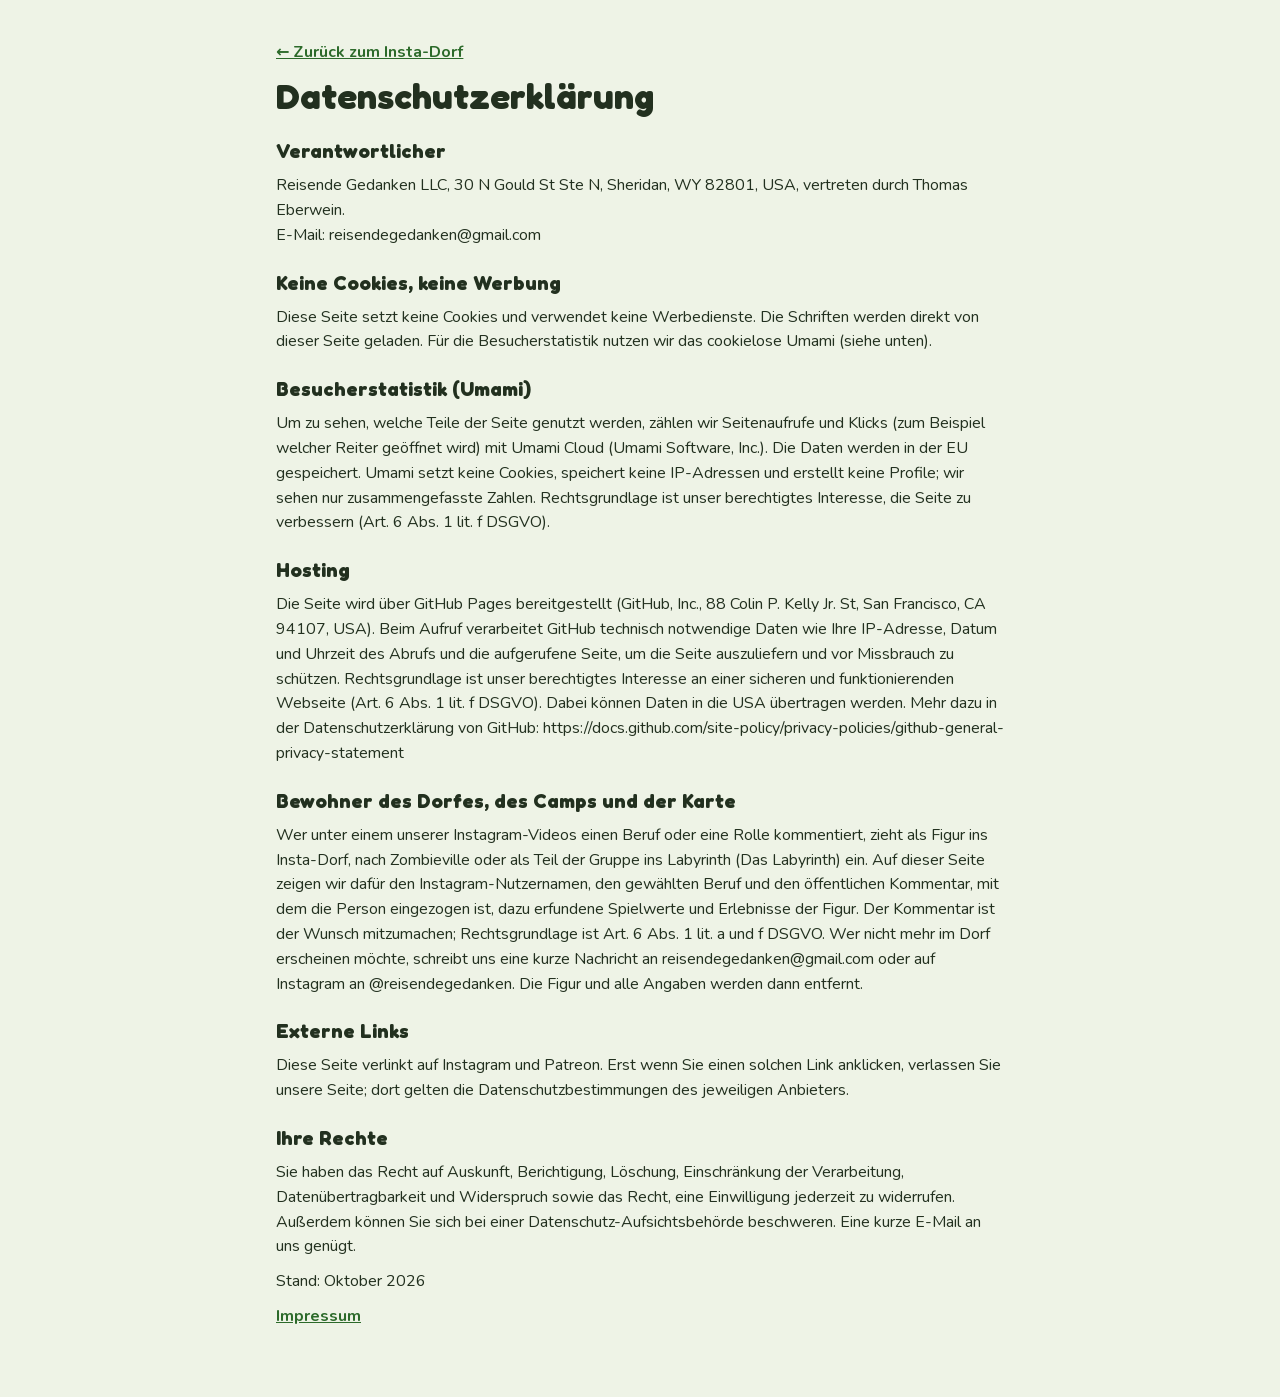
==== commit c5772995: "Dorf-Webseite aktualisiert" ====
--- a/datenschutz.html
+++ b/datenschutz.html
@@ -28,7 +28,7 @@
   Dabei können Daten in die USA übertragen werden. Mehr dazu in der Datenschutzerklärung von GitHub: https://docs.github.com/site-policy/privacy-policies/github-general-privacy-statement</p>
 
   <h2>Bewohner des Dorfes, des Camps und der Karte</h2>
-  <p>Wer unter einem unserer Instagram-Videos einen Beruf oder eine Rolle kommentiert, zieht als Figur ins Insta-Dorf, nach Zombieville oder auf die Karte von Battle Insta Royale ein. Auf dieser Seite zeigen wir dafür den Instagram-Nutzernamen, den gewählten Beruf und den öffentlichen Kommentar, mit dem die Person eingezogen ist,
+  <p>Wer unter einem unserer Instagram-Videos einen Beruf oder eine Rolle kommentiert, zieht als Figur ins Insta-Dorf, nach Zombieville oder als Teil der Gruppe ins Labyrinth (Das Labyrinth) ein. Auf dieser Seite zeigen wir dafür den Instagram-Nutzernamen, den gewählten Beruf und den öffentlichen Kommentar, mit dem die Person eingezogen ist,
   dazu erfundene Spielwerte und Erlebnisse der Figur. Der Kommentar ist der Wunsch mitzumachen; Rechtsgrundlage ist Art. 6 Abs. 1 lit. a und f DSGVO.
   Wer nicht mehr im Dorf erscheinen möchte, schreibt uns eine kurze Nachricht an reisendegedanken@gmail.com oder auf Instagram an @reisendegedanken. Die Figur und alle Angaben werden dann entfernt.</p>
 
--- a/style.css
+++ b/style.css
@@ -545,3 +545,57 @@
 @media (prefers-color-scheme: dark) { :root:not([data-theme="light"]) .br-beispiel { background: #4a3a12; color: #ffd98a; } :root:not([data-theme="light"]) .br-tagblock .etikett { color: #ffb15c; } }
 :root[data-theme="dark"] .br-beispiel { background: #4a3a12; color: #ffd98a; }
 :root[data-theme="dark"] .br-tagblock .etikett { color: #ffb15c; }
+
+/* Das Labyrinth (01.11.2026, replaces Battle Insta Royale in the world chooser): hedge green, warm sand, fog */
+.welt-lab { cursor: pointer; outline: 3px solid transparent; transition: transform .15s, outline-color .15s; }
+.welt-lab:hover, .welt-lab:focus-visible { transform: translateY(-3px); outline-color: #f2c04a; }
+.welt-lab .welt-bild { background-image: url("bilder_lab/karte_nah.webp"); background-position: center 45%; }
+.welt-lab .welt-logo { color: #ffe7b0; }
+.welt-los-lab { background: #3f7a3a; }
+.weltknopf.aktiv.weltknopf-lab { background: #3f7a3a; border-color: #3f7a3a; color: #fff; }
+html.welt-lab .kopf:not(.lab-kopf), html.welt-lab .reiter-leiste, html.welt-lab main:not(.lab-main), html.welt-lab #supporter-leiste { display: none; }
+.lab-kopf { background: #1d2a22; }
+.lab-kopf-bild { background-image: url("bilder_lab/karte_nah.webp"); background-position: center 45%; }
+.lab-kopf-bild::after { background: linear-gradient(180deg, rgba(14, 24, 16, .35) 0%, rgba(14, 24, 16, .62) 45%, rgba(10, 18, 12, .93) 100%); }
+.lab-kopf h1 { color: #ffe7b0; }
+.lab-status { margin: 8px 0 0; font: 700 15px var(--display); color: #bfe3a0; }
+.lab-leiste { position: sticky; top: env(safe-area-inset-top, 0px); z-index: 6; background: var(--bg); border-bottom: 2px solid var(--linie); }
+.lab-leiste .reiter-knopf[aria-selected="true"] { border-bottom-color: #3f7a3a; }
+.lab-main { gap: 22px; }
+.lab-panel { display: grid; gap: 22px; }
+.lab-panel[hidden] { display: none; }
+.lab-block { background: var(--flaeche); border-radius: 20px; padding: 22px clamp(16px, 4vw, 30px); box-shadow: var(--schatten); display: grid; gap: 12px; }
+.lab-block h2 { font-size: clamp(22px, 4.4vw, 30px); }
+.lab-kartenblock { padding: 14px; }
+.lab-karte { display: block; border-radius: 16px; overflow: hidden; background: #141c20; line-height: 0; }
+.lab-karte img { display: block; width: 100%; height: auto; }
+.lab-beispiel { margin: 0; padding: 10px 14px; border-radius: 12px; background: #fff3d6; color: #6b4a00; font-weight: 700; font-size: 14px; }
+.lab-optionen { list-style: none; margin: 0; padding: 0; display: grid; grid-template-columns: repeat(3, 1fr); gap: 10px; }
+@media (max-width: 560px) { .lab-optionen { grid-template-columns: 1fr; } }
+.lab-opt { display: grid; gap: 6px; padding: 14px; border-radius: 16px; border: 3px solid var(--c); background: color-mix(in srgb, var(--c) 14%, var(--flaeche)); }
+.lab-opt strong { font: 700 22px var(--display); }
+.lab-opt-links { --c: #40a8ff; } .lab-opt-geradeaus { --c: #e8b400; } .lab-opt-rechts { --c: #ff60a0; }
+.lab-opt-pfeil { font-size: 26px; line-height: 1; }
+.lab-opt.lab-zu { --c: #9aa39a; opacity: .7; }
+.lab-stimmen { font-size: 14px; color: var(--leise); font-weight: 700; }
+.lab-balken { height: 10px; border-radius: 6px; background: var(--linie); overflow: hidden; }
+.lab-balken i { display: block; height: 100%; background: var(--c); border-radius: 6px; }
+.lab-wind { font-size: 13px; font-weight: 700; color: #2f6f9f; }
+.lab-suchleiste input { font: inherit; font-size: 16px; padding: 12px 14px; border-radius: 14px; border: 2px solid var(--linie); background: var(--flaeche); color: var(--text); width: 100%; }
+.lab-tabelle-huelle { overflow-x: auto; background: var(--flaeche); border-radius: 16px; box-shadow: var(--schatten); }
+.lab-tabelle { width: 100%; border-collapse: collapse; min-width: 520px; font-size: 15px; }
+.lab-tabelle th, .lab-tabelle td { text-align: left; padding: 10px 12px; border-bottom: 1px solid var(--linie); }
+.lab-tabelle th { background: var(--flaeche-2); font-family: var(--display); font-size: 14px; }
+.lab-tabelle .lab-num { text-align: right; font-variant-numeric: tabular-nums; }
+.lab-tabelle tr.lab-verletzt td:nth-child(3) { color: #c2410c; font-weight: 700; }
+.lab-tabelle tr.lab-ausgeschieden td { color: var(--leise); }
+.lab-knopf { background: #3f7a3a; color: #fff; }
+.lab-knopf:hover { background: #33652f; }
+.lab-tagblock .etikett { color: #3f7a3a; }
+.lab-ereignisse { margin: 0; padding-left: 1.2em; display: grid; gap: 4px; font-size: 15px; }
+.lab-zeit { font-weight: 700; color: var(--leise); margin-right: 4px; }
+.lab-regeln { margin: 0; padding-left: 1.2em; display: grid; gap: 8px; }
+.lab-schluessel { background: linear-gradient(135deg, #fff6d8, #ffe7a3); color: #3b2c00; }
+.lab-schluessel h2, .lab-schluessel .etikett { color: #7a5600; }
+.lab-finder { margin: 0; padding-left: 1.1em; }
+@media (prefers-color-scheme: dark) { :root:not([data-theme="light"]) .lab-tagblock .etikett { color: #9ed07f; } }
